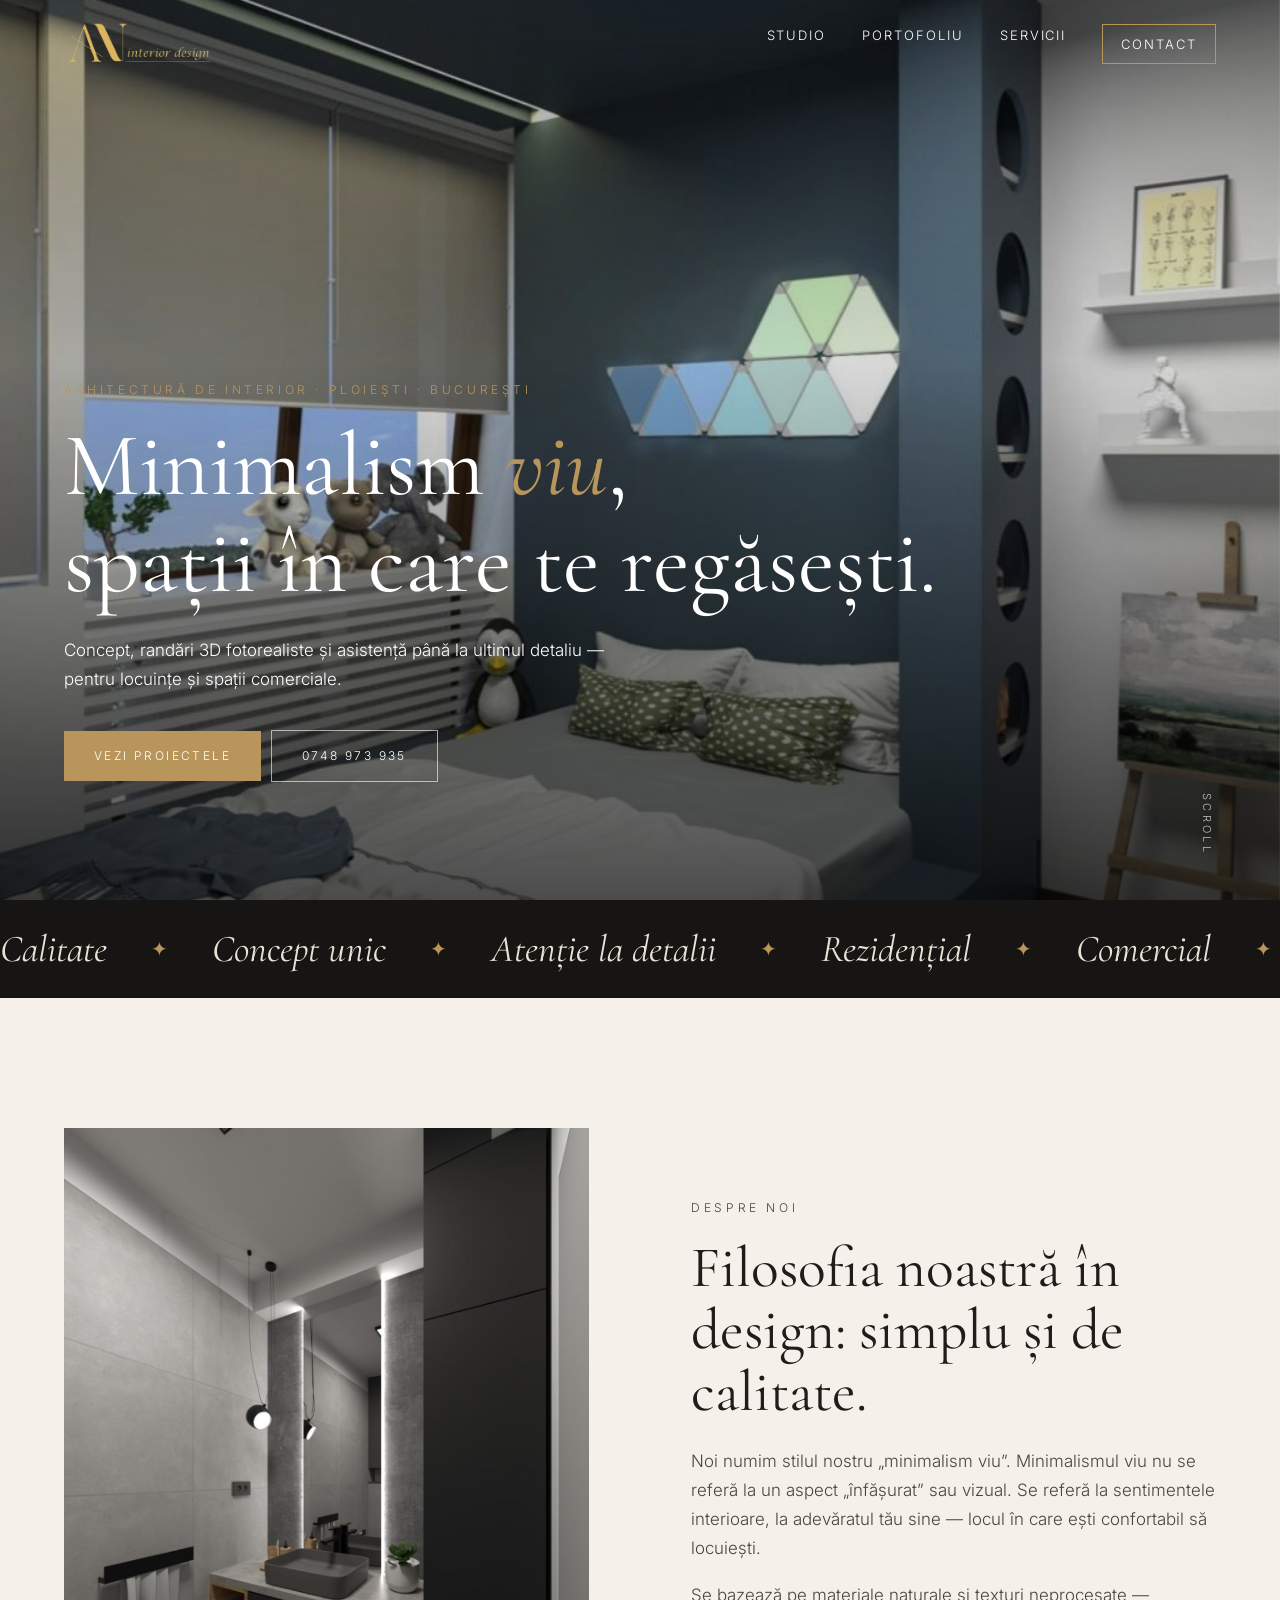
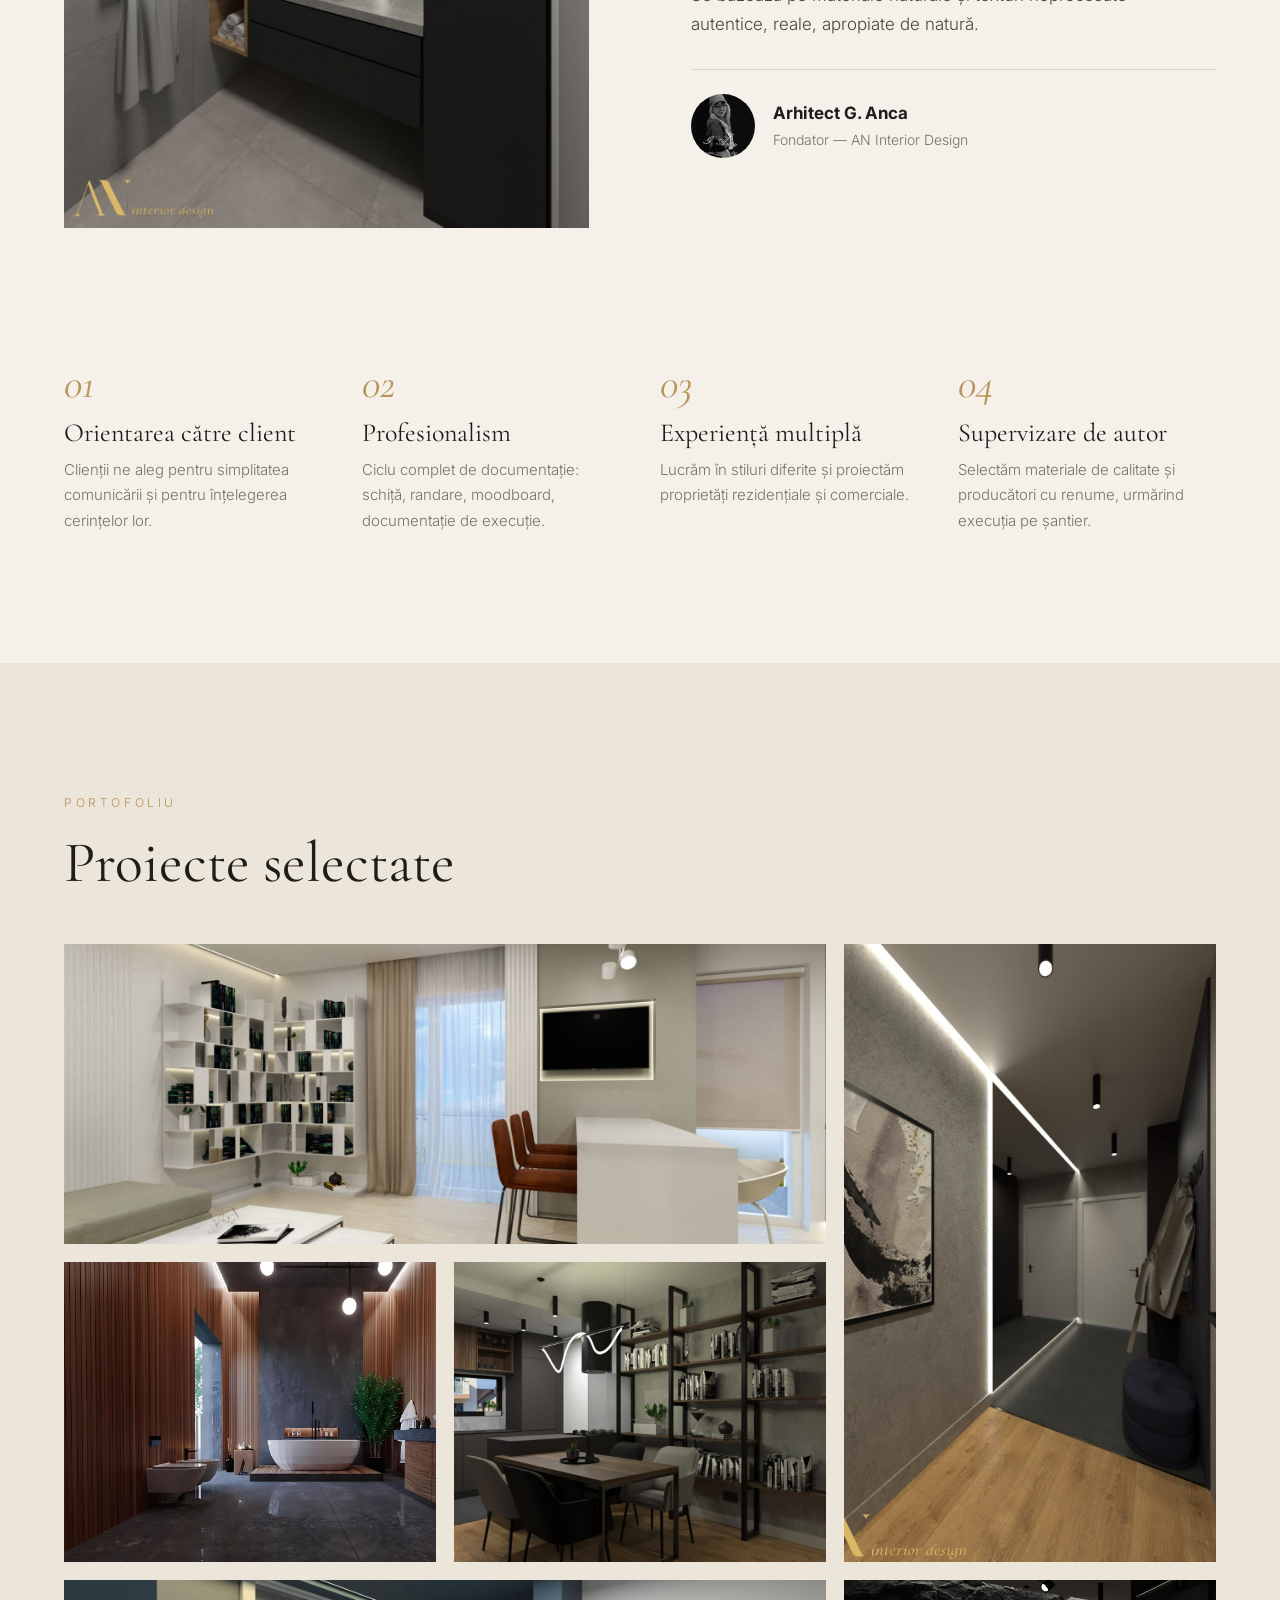
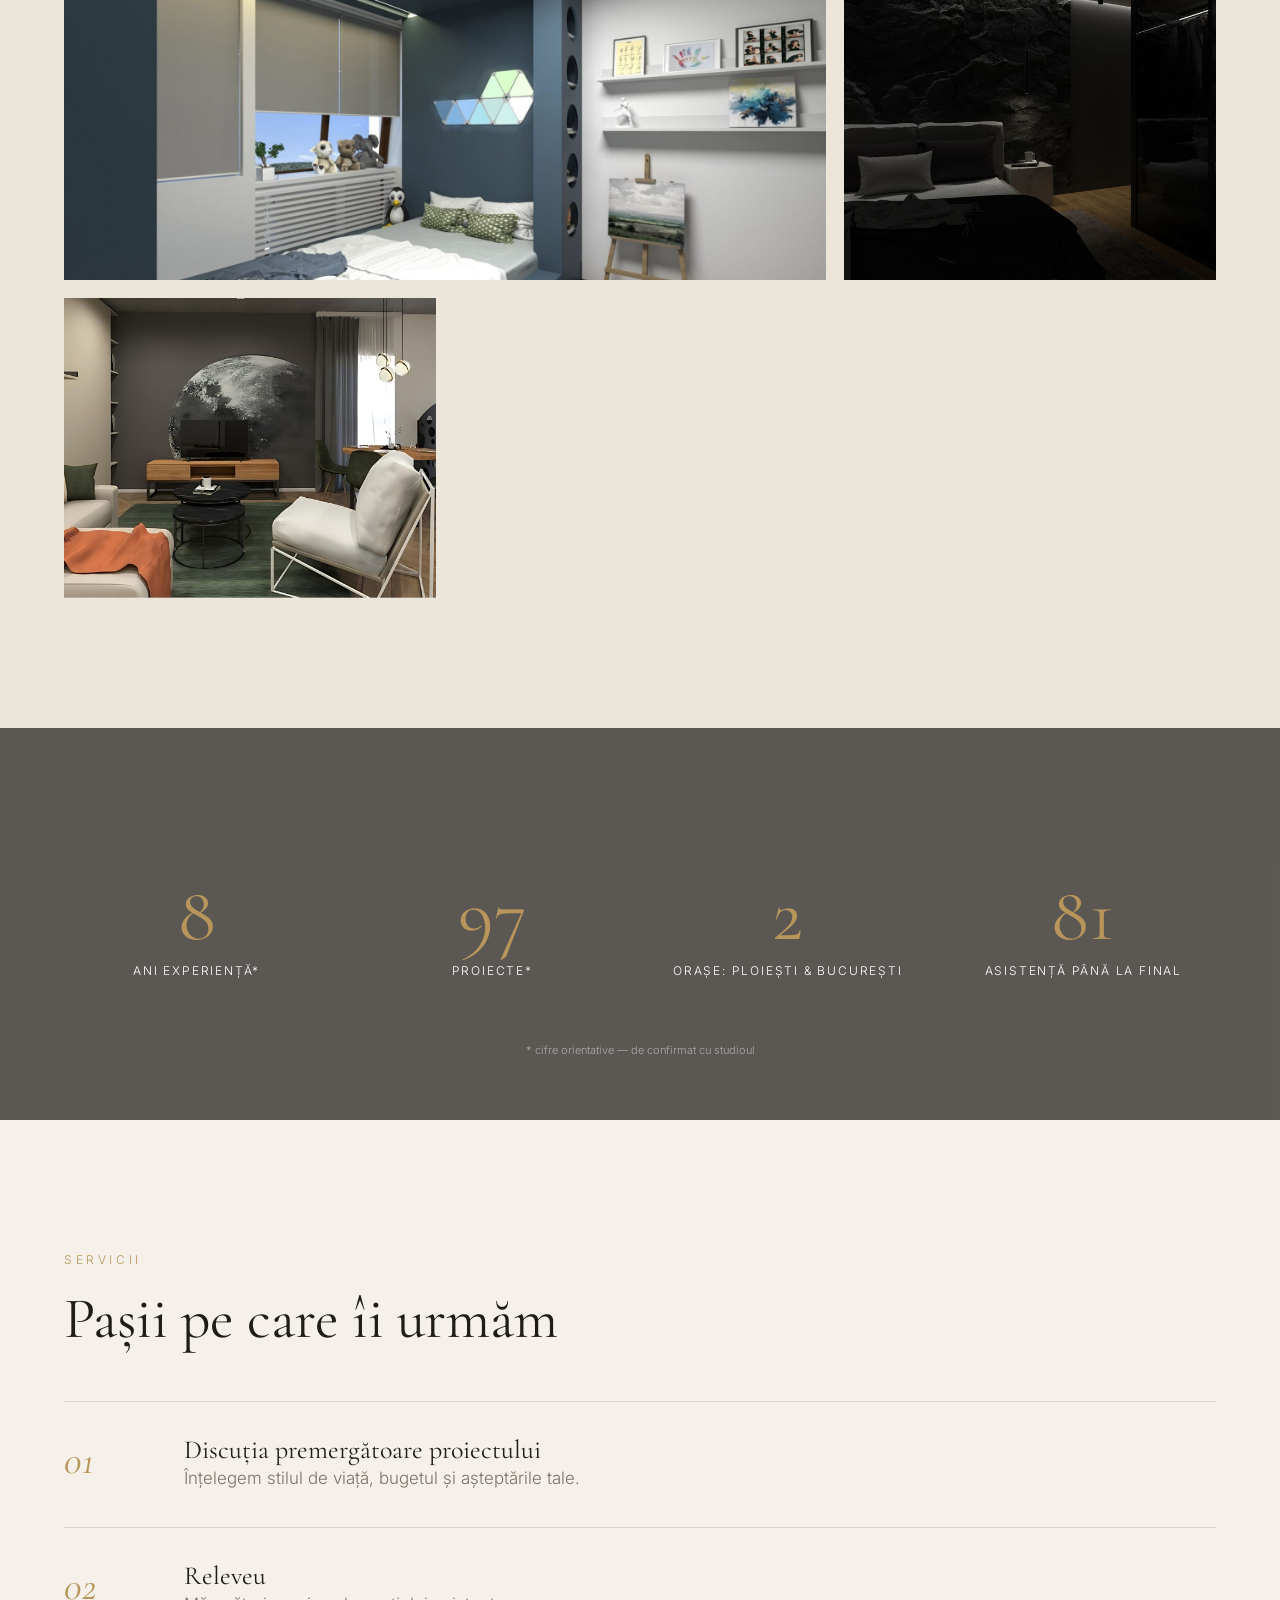
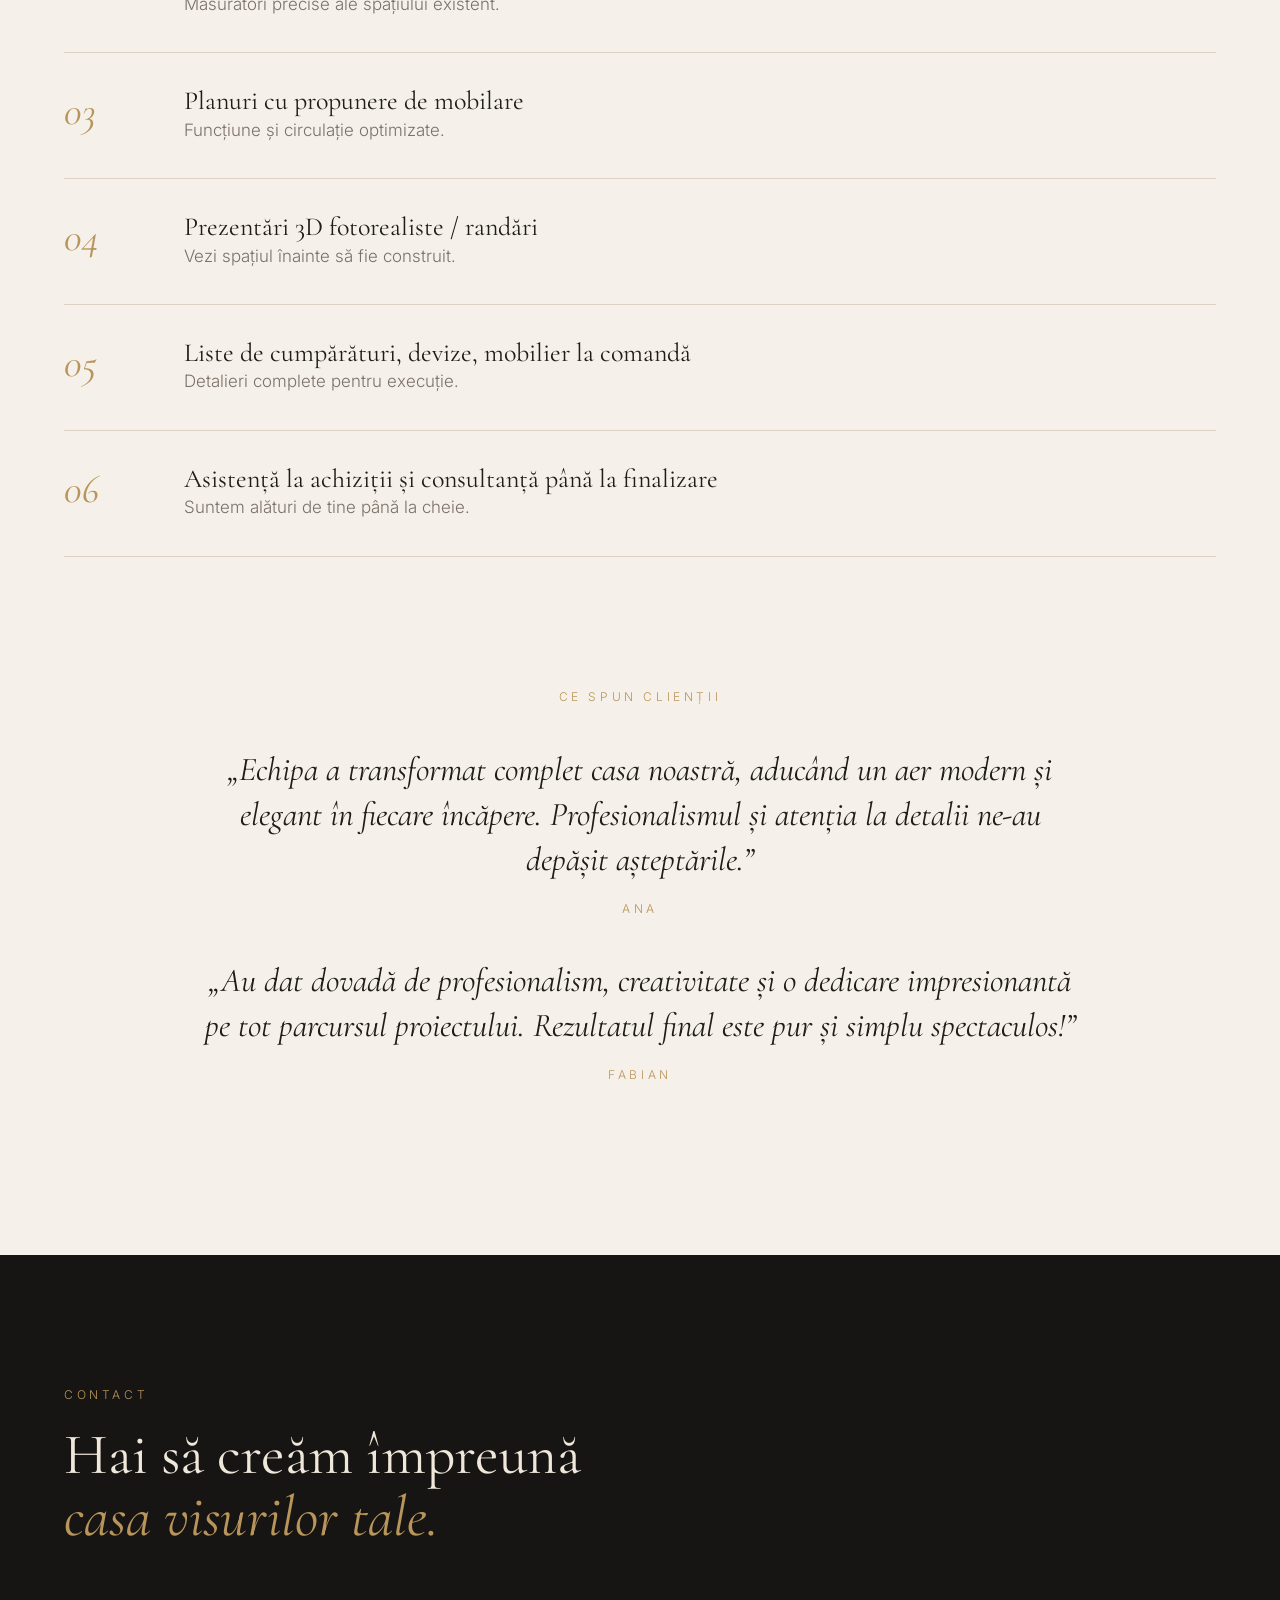
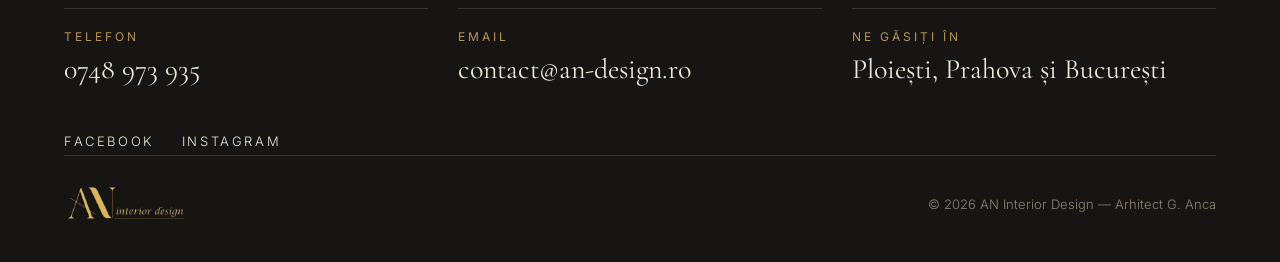
==== index.html @ 87d886ab "Preview" ====
<!doctype html><html lang="ro"><head>
<meta name="robots" content="noindex, nofollow"><meta charset="utf-8"><meta name="viewport" content="width=device-width,initial-scale=1">
<title>AN Interior Design — Arhitect G. Anca · Ploiești & București</title>
<meta name="description" content="Studio de arhitectură de interior în Ploiești, Prahova și București. Minimalism viu: proiecte rezidențiale și comerciale, randări 3D, asistență până la finalizare.">
<link rel="preconnect" href="https://fonts.googleapis.com"><link href="https://fonts.googleapis.com/css2?family=Cormorant+Garamond:ital,wght@0,400;0,500;1,400&family=Inter:wght@300;400;500&display=swap" rel="stylesheet">
<link rel="stylesheet" href="style.css"></head><body class="loading">
<div class="loader"><img src="img/logo.png" alt="AN Interior Design"></div>
<header class="hdr"><a href="#top" class="brand"><img src="img/logo.png" alt="AN Interior Design"></a>
<nav><a href="#despre">Studio</a><a href="#portofoliu">Portofoliu</a><a href="#servicii">Servicii</a><a href="#contact" class="cta">Contact</a></nav><button class="burger" aria-label="Meniu"><span></span><span></span></button></header>
<section class="hero" id="top"><div class="hero-bg" data-parallax style="background-image:url(img/1-Uni_Corbeanca-min-1920x960.jpg)"></div><div class="hero-in">
<p class="eyebrow reveal">Arhitectură de interior · Ploiești · București</p>
<h1 class="reveal">Minimalism <em>viu</em>,<br>spații în care te regăsești.</h1>
<p class="lead reveal">Concept, randări 3D fotorealiste și asistență până la ultimul detaliu — pentru locuințe și spații comerciale.</p>
<div class="reveal"><a href="#portofoliu" class="btn">Vezi proiectele</a><a href="tel:0748973935" class="btn ghost">0748 973 935</a></div></div>
<div class="scroll-hint">Scroll</div></section>
<div class="marquee"><div class="track"><span>Calitate</span><i>✦</i><span>Concept unic</span><i>✦</i><span>Atenție la detalii</span><i>✦</i><span>Rezidențial</span><i>✦</i><span>Comercial</span><i>✦</i><span>Calitate</span><i>✦</i><span>Concept unic</span><i>✦</i><span>Atenție la detalii</span><i>✦</i><span>Rezidențial</span><i>✦</i><span>Comercial</span><i>✦</i></div></div>
<section class="about wrap" id="despre"><div class="about-img reveal zoom"><img src="img/GS_Cam-2-V2-min-1152x1536.jpg" alt="Interior proiectat de AN Interior Design"></div>
<div class="about-tx"><p class="eyebrow reveal">Despre noi</p><h2 class="reveal">Filosofia noastră în design: simplu și de calitate.</h2>
<p class="reveal">Noi numim stilul nostru „minimalism viu”. Minimalismul viu nu se referă la un aspect „înfășurat” sau vizual. Se referă la sentimentele interioare, la adevăratul tău sine — locul în care ești confortabil să locuiești.</p>
<p class="reveal">Se bazează pe materiale naturale și texturi neprocesate — autentice, reale, apropiate de natură.</p>
<div class="founder reveal"><img src="img/poza-1.png" alt="Arhitect G. Anca"><div><strong>Arhitect G. Anca</strong><span>Fondator — AN Interior Design</span></div></div></div></section>
<section class="values wrap"><div class="v reveal"><b>01</b><h3>Orientarea către client</h3><p>Clienții ne aleg pentru simplitatea comunicării și pentru înțelegerea cerințelor lor.</p></div>
<div class="v reveal"><b>02</b><h3>Profesionalism</h3><p>Ciclu complet de documentație: schiță, randare, moodboard, documentație de execuție.</p></div>
<div class="v reveal"><b>03</b><h3>Experiență multiplă</h3><p>Lucrăm în stiluri diferite și proiectăm proprietăți rezidențiale și comerciale.</p></div>
<div class="v reveal"><b>04</b><h3>Supervizare de autor</h3><p>Selectăm materiale de calitate și producători cu renume, urmărind execuția pe șantier.</p></div></section>
<section class="gallery-sec" id="portofoliu"><div class="wrap head"><p class="eyebrow reveal">Portofoliu</p><h2 class="reveal">Proiecte selectate</h2></div>
<div class="gallery wrap">
<a class="g wide reveal" href="img/Ap44_Iancu-Leonard_4-living-min-1920x960.jpg"><img src="img/Ap44_Iancu-Leonard_4-living-min-1920x960.jpg" alt=""><span>Apartament Iancu — Living</span></a>
<a class="g tall reveal" href="img/4_HOL-min-1152x1536.jpg"><img src="img/4_HOL-min-1152x1536.jpg" alt=""><span>Hol — locuință privată</span></a>
<a class="g reveal" href="img/baie.jpg"><img src="img/baie.jpg" alt=""><span>Baie</span></a>
<a class="g reveal" href="img/17_LIVING-min-1920x960.jpg"><img src="img/17_LIVING-min-1920x960.jpg" alt=""><span>Living open-space</span></a>
<a class="g wide reveal" href="img/1-Uni_Corbeanca-min-1920x960.jpg"><img src="img/1-Uni_Corbeanca-min-1920x960.jpg" alt=""><span>Casa Corbeanca</span></a>
<a class="g reveal" href="img/cover-1.jpg"><img src="img/cover-1.jpg" alt=""><span>Dream House</span></a>
<a class="g reveal" href="img/Lucrari-marca.jpg"><img src="img/Lucrari-marca.jpg" alt=""><span>Lucrări de marcă</span></a>
</div></section>
<section class="band" data-parallax-wrap><div class="band-bg" data-parallax style="background-image:url(img/17_LIVING-min-1920x960.jpg)"></div>
<div class="wrap counters"><div><span class="num" data-to="10">0</span><small>ani experiență*</small></div><div><span class="num" data-to="120">0</span><small>proiecte*</small></div><div><span class="num" data-to="2">0</span><small>orașe: Ploiești & București</small></div><div><span class="num" data-to="100" data-suf="%">0</span><small>asistență până la final</small></div></div><p class="note wrap">* cifre orientative — de confirmat cu studioul</p></section>
<section class="services wrap" id="servicii"><div class="head"><p class="eyebrow reveal">Servicii</p><h2 class="reveal">Pașii pe care îi urmăm</h2></div>
<ol class="steps">
<li class="reveal"><b>01</b><div><h3>Discuția premergătoare proiectului</h3><p>Înțelegem stilul de viață, bugetul și așteptările tale.</p></div></li>
<li class="reveal"><b>02</b><div><h3>Releveu</h3><p>Măsurători precise ale spațiului existent.</p></div></li>
<li class="reveal"><b>03</b><div><h3>Planuri cu propunere de mobilare</h3><p>Funcțiune și circulație optimizate.</p></div></li>
<li class="reveal"><b>04</b><div><h3>Prezentări 3D fotorealiste / randări</h3><p>Vezi spațiul înainte să fie construit.</p></div></li>
<li class="reveal"><b>05</b><div><h3>Liste de cumpărături, devize, mobilier la comandă</h3><p>Detalieri complete pentru execuție.</p></div></li>
<li class="reveal"><b>06</b><div><h3>Asistență la achiziții și consultanță până la finalizare</h3><p>Suntem alături de tine până la cheie.</p></div></li></ol></section>
<section class="testi wrap"><p class="eyebrow reveal">Ce spun clienții</p>
<div class="tq reveal"><blockquote>„Echipa a transformat complet casa noastră, aducând un aer modern și elegant în fiecare încăpere. Profesionalismul și atenția la detalii ne-au depășit așteptările.”</blockquote><cite>Ana</cite></div>
<div class="tq reveal"><blockquote>„Au dat dovadă de profesionalism, creativitate și o dedicare impresionantă pe tot parcursul proiectului. Rezultatul final este pur și simplu spectaculos!”</blockquote><cite>Fabian</cite></div></section>
<section class="contact" id="contact"><div class="wrap"><p class="eyebrow reveal">Contact</p><h2 class="reveal">Hai să creăm împreună<br><em>casa visurilor tale.</em></h2>
<div class="cgrid reveal"><a href="tel:0748973935"><small>Telefon</small>0748 973 935</a><a href="mailto:contact@an-design.ro"><small>Email</small>contact@an-design.ro</a><div><small>Ne găsiți în</small>Ploiești, Prahova și București</div></div>
<div class="soc reveal"><a href="#">Facebook</a><a href="#">Instagram</a></div></div>
<footer class="wrap"><img src="img/logo.png" alt="AN Interior Design"><span>© 2026 AN Interior Design — Arhitect G. Anca</span></footer></section>
<div class="lb"><button aria-label="Închide">×</button><button class="pv">‹</button><img alt=""><button class="nx">›</button><p></p></div>
<script src="main.js"></script></body></html>
---- style.css ----
:root{--bg:#f5f1ea;--ink:#1f1c19;--mut:#7a7168;--gold:#b8955a;--dark:#171513;--serif:'Cormorant Garamond',Georgia,serif;--sans:Inter,system-ui,sans-serif}
*{box-sizing:border-box;margin:0;padding:0}html{scroll-behavior:smooth}body{background:var(--bg);color:var(--ink);font:300 17px/1.7 var(--sans)}
img{display:block;max-width:100%}a{color:inherit;text-decoration:none}.wrap{width:min(1240px,90vw);margin:auto}
h1,h2,h3{font-family:var(--serif);font-weight:400;line-height:1.08}h1{font-size:clamp(44px,7vw,104px)}h2{font-size:clamp(34px,4.5vw,64px);margin-bottom:24px}h3{font-size:26px}em{font-style:italic;color:var(--gold)}
.eyebrow{font-size:12px;letter-spacing:.3em;text-transform:uppercase;color:var(--gold);margin-bottom:18px}
.loader{position:fixed;inset:0;background:var(--dark);z-index:99;display:grid;place-items:center;transition:transform 1s cubic-bezier(.8,0,.2,1) .2s}.loader img{width:220px;height:auto;animation:pulse 1.2s ease infinite alternate}
body:not(.loading) .loader{transform:translateY(-100%)}@keyframes pulse{from{opacity:.4}to{opacity:1}}
.hdr{position:fixed;top:0;left:0;right:0;z-index:50;display:flex;align-items:center;justify-content:space-between;padding:22px 5vw;transition:.4s}
.hdr.s{background:rgba(23,21,19,.55);backdrop-filter:blur(14px);-webkit-backdrop-filter:blur(14px);padding:12px 5vw}
.brand img{height:44px;width:auto}nav{display:flex;gap:36px;font-size:13px;letter-spacing:.15em;text-transform:uppercase;color:#fff}nav a{position:relative}nav a:after{content:'';position:absolute;left:0;bottom:-4px;height:1px;width:0;background:var(--gold);transition:.3s}nav a:hover:after{width:100%}
.cta{border:1px solid var(--gold);padding:8px 18px}.burger{display:none;background:none;border:0}.burger span{display:block;width:26px;height:1px;background:#fff;margin:7px 0}
.hero{position:relative;height:100vh;min-height:620px;overflow:hidden;color:#fff;display:flex;align-items:flex-end}
.hero-bg,.band-bg{position:absolute;inset:-12% 0;background-size:cover;background-position:center;will-change:transform}
.hero:after{content:'';position:absolute;inset:0;background:linear-gradient(180deg,rgba(0,0,0,.35),rgba(0,0,0,.15) 40%,rgba(0,0,0,.7))}
.hero-in{position:relative;z-index:2;padding:0 5vw 12vh;max-width:1100px}.lead{max-width:560px;margin:24px 0 36px;opacity:.9}
.btn{display:inline-block;background:var(--gold);color:#fff;padding:15px 30px;font-size:12px;letter-spacing:.2em;text-transform:uppercase;margin:0 10px 10px 0;transition:.3s}.btn:hover{background:#fff;color:var(--ink)}.btn.ghost{background:none;border:1px solid rgba(255,255,255,.6)}
.scroll-hint{position:absolute;right:5vw;bottom:5vh;z-index:2;font-size:11px;letter-spacing:.3em;text-transform:uppercase;writing-mode:vertical-rl;opacity:.7}
.marquee{background:var(--dark);color:#e9e1d4;overflow:hidden;padding:26px 0}.track{display:flex;gap:44px;width:max-content;animation:mq 30s linear infinite;font:italic 38px var(--serif)}.track i{color:var(--gold);font-style:normal;font-size:20px;align-self:center}@keyframes mq{to{transform:translateX(-50%)}}
section{padding:130px 0}.hero,.band{padding:0}
.about{display:grid;grid-template-columns:1fr 1fr;gap:8vw;align-items:center}.about-tx p{color:#4b443d;margin-bottom:18px}
.zoom{overflow:hidden}.zoom img,.g img{transition:transform 1.2s cubic-bezier(.2,.7,.2,1)}.zoom:hover img,.g:hover img{transform:scale(1.07)}
.founder{display:flex;gap:18px;align-items:center;margin-top:30px;border-top:1px solid #ddd3c5;padding-top:24px}.founder img{width:64px;height:64px;object-fit:cover;object-position:50% 15%;border-radius:50%}.founder span{display:block;color:var(--mut);font-size:14px}
.values{display:grid;grid-template-columns:repeat(4,1fr);gap:40px;padding-top:0}.v b{font:italic 42px var(--serif);color:var(--gold)}.v h3{margin:10px 0}.v p{color:var(--mut);font-size:15px}
.gallery-sec{background:#ece5da}.head{margin-bottom:50px}
.gallery{display:grid;grid-template-columns:repeat(3,1fr);grid-auto-rows:300px;gap:18px}.g{position:relative;overflow:hidden;cursor:zoom-in}.g img{width:100%;height:100%;object-fit:cover}
.g.wide{grid-column:span 2}.g.tall{grid-row:span 2}.g span{position:absolute;left:0;right:0;bottom:0;padding:22px;color:#fff;font:22px var(--serif);background:linear-gradient(transparent,rgba(0,0,0,.6));transform:translateY(100%);transition:.5s}.g:hover span{transform:none}
.band{position:relative;overflow:hidden;color:#fff;padding:140px 0 60px}.band:before{content:'';position:absolute;inset:0;background:rgba(20,17,14,.68);z-index:1}
.counters,.note{position:relative;z-index:2}.counters{display:grid;grid-template-columns:repeat(4,1fr);gap:30px;text-align:center}.num{font:400 clamp(54px,6vw,90px) var(--serif);color:var(--gold)}.counters small{display:block;letter-spacing:.15em;text-transform:uppercase;font-size:12px}.note{font-size:11px;opacity:.5;margin-top:60px;text-align:center}
.steps{list-style:none;border-top:1px solid #ddd3c5}.steps li{display:grid;grid-template-columns:120px 1fr;padding:34px 0;border-bottom:1px solid #ddd3c5;transition:.4s}.steps li:hover{padding-left:20px;background:#efe8dd}.steps b{font:italic 40px var(--serif);color:var(--gold)}.steps p{color:var(--mut)}
.testi{padding-top:0;text-align:center}.tq{max-width:880px;margin:40px auto}.tq blockquote{font:italic clamp(24px,2.6vw,36px)/1.35 var(--serif)}.tq cite{display:block;margin-top:16px;font-style:normal;letter-spacing:.3em;text-transform:uppercase;font-size:12px;color:var(--gold)}
.contact{background:var(--dark);color:#efe7da;padding-bottom:40px}.cgrid{display:grid;grid-template-columns:repeat(3,1fr);gap:30px;margin:60px 0 40px;font:28px var(--serif)}.cgrid>*{border-top:1px solid #3a342e;padding-top:20px}.cgrid small{display:block;font:12px var(--sans);letter-spacing:.25em;text-transform:uppercase;color:var(--gold);margin-bottom:8px}.cgrid a:hover{color:var(--gold)}
.soc a{margin-right:28px;font-size:13px;letter-spacing:.2em;text-transform:uppercase}footer{display:flex;justify-content:space-between;align-items:center;margin-top:100px;padding-top:30px;border-top:1px solid #3a342e;font-size:13px;color:#8d847a}footer img{height:36px;width:auto}
.reveal{opacity:0;transform:translateY(40px);transition:opacity 1s ease,transform 1s cubic-bezier(.2,.7,.2,1)}.reveal.in{opacity:1;transform:none}
.lb{position:fixed;inset:0;background:rgba(15,13,11,.95);z-index:100;display:none;align-items:center;justify-content:center;flex-direction:column}.lb.on{display:flex}.lb img{max-width:88vw;max-height:80vh;object-fit:contain}.lb p{color:#ddd;font:22px var(--serif);margin-top:16px}.lb button{position:absolute;background:none;border:0;color:#fff;font-size:44px;cursor:pointer;padding:20px}.lb button:first-child{top:10px;right:20px}.pv{left:10px}.nx{right:10px}
@media(max-width:900px){nav{position:fixed;inset:0;background:var(--dark);flex-direction:column;justify-content:center;align-items:center;font-size:18px;transform:translateX(100%);transition:.5s}nav.open{transform:none}.burger{display:block;z-index:60}
.about,.values,.counters,.cgrid{grid-template-columns:1fr}.values{gap:30px}.counters{grid-template-columns:1fr 1fr}.gallery{grid-template-columns:1fr 1fr;grid-auto-rows:200px}.g.wide{grid-column:span 2}section{padding:90px 0}.steps li{grid-template-columns:70px 1fr}.cgrid{font-size:22px}footer{flex-direction:column;gap:14px}.brand img{height:34px}}
@media(prefers-reduced-motion:reduce){*{animation:none!important;transition:none!important}.reveal{opacity:1;transform:none}}
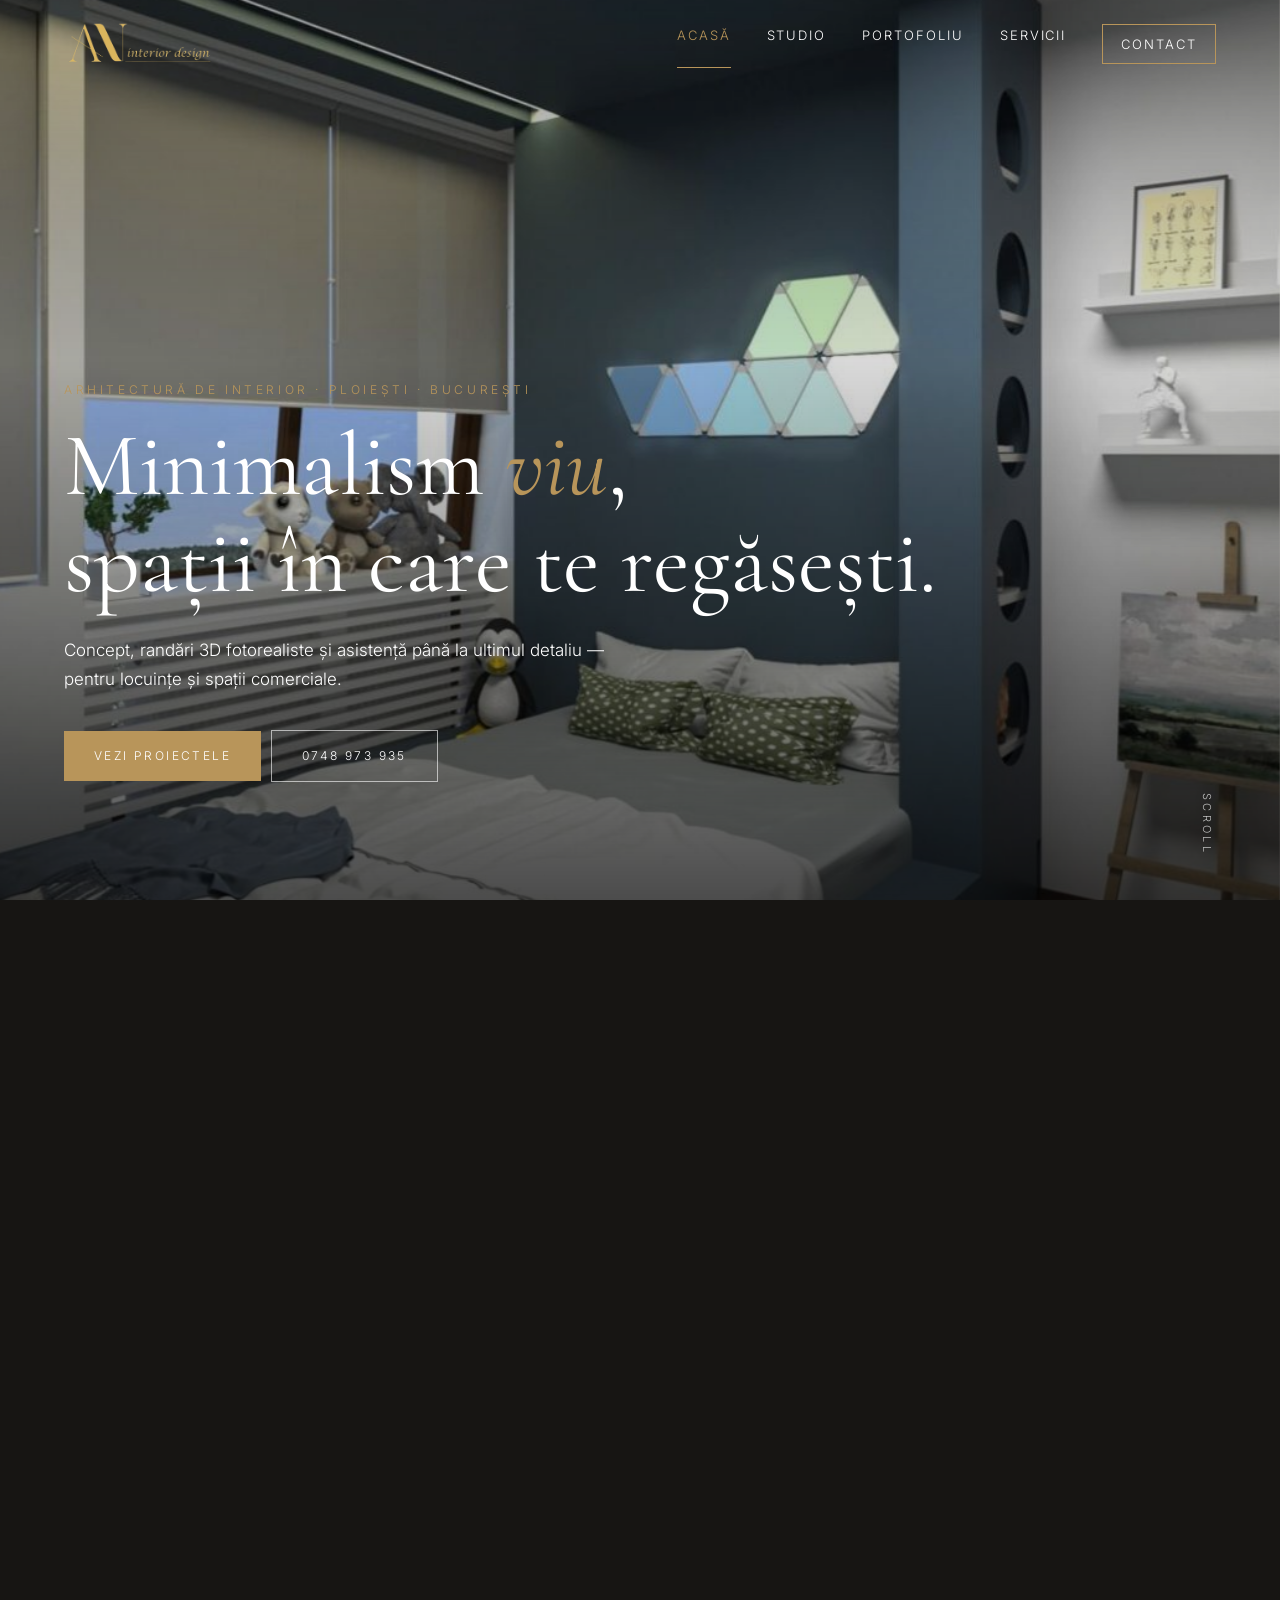
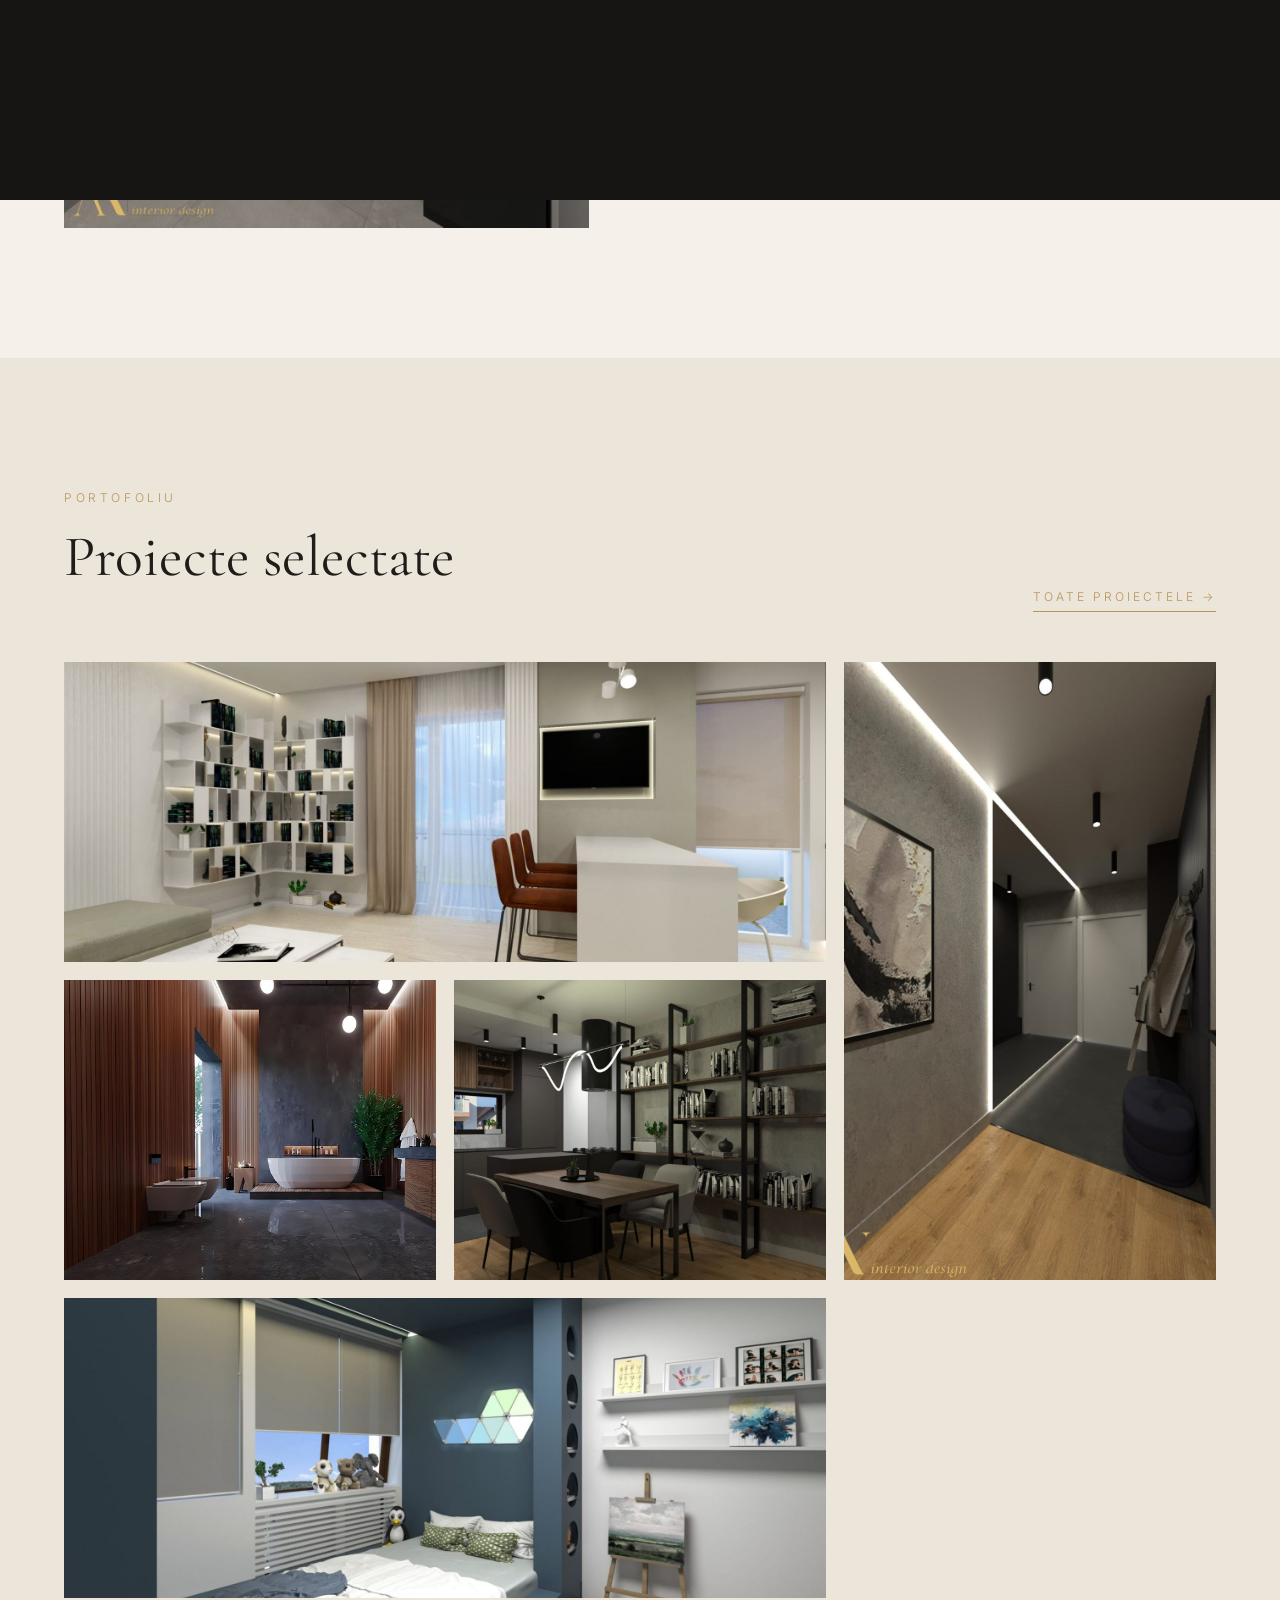
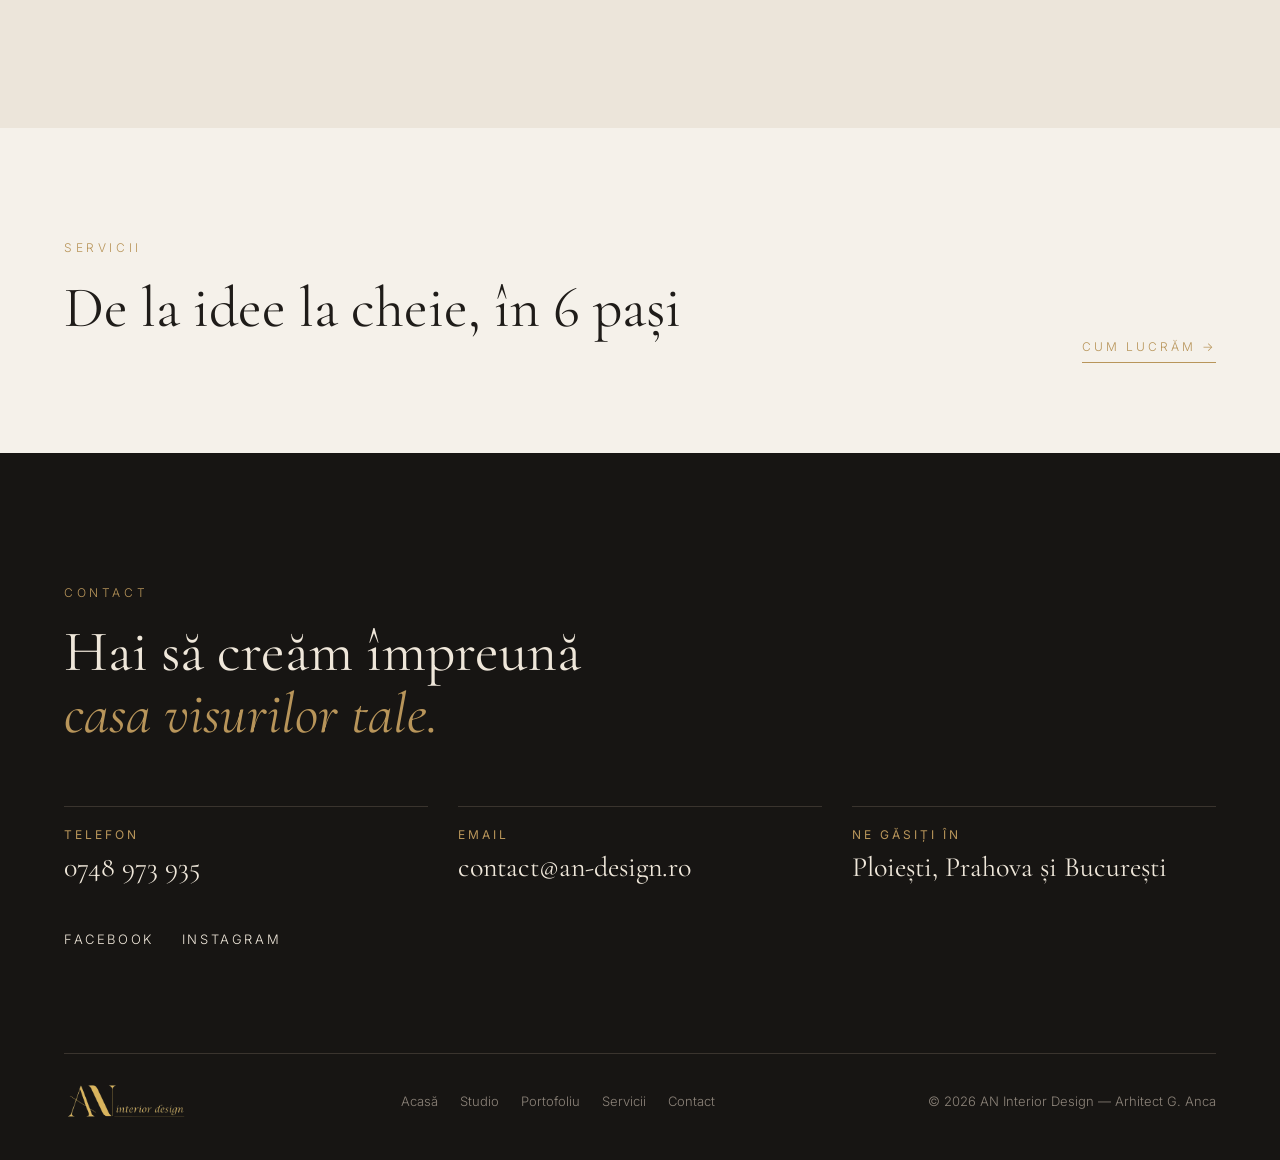
==== commit b2c5f599: "Multi-page: Acasă, Despre, Portofoliu, Servicii, Contact + page transitions" ====
--- a/index.html
+++ b/index.html
@@ -1,54 +1,29 @@
-<!doctype html><html lang="ro"><head>
-<meta name="robots" content="noindex, nofollow"><meta charset="utf-8"><meta name="viewport" content="width=device-width,initial-scale=1">
-<title>AN Interior Design — Arhitect G. Anca · Ploiești & București</title>
-<meta name="description" content="Studio de arhitectură de interior în Ploiești, Prahova și București. Minimalism viu: proiecte rezidențiale și comerciale, randări 3D, asistență până la finalizare.">
+<!doctype html><html lang="ro"><head><meta charset="utf-8"><meta name="viewport" content="width=device-width,initial-scale=1">
+<meta name="robots" content="noindex, nofollow">
+<title>Arhitectură de interior în Ploiești & București — AN Interior Design · Arhitect G. Anca</title>
+<meta name="description" content="Studio de arhitectură de interior în Ploiești, Prahova și București. Minimalism viu: proiecte rezidențiale și comerciale.">
 <link rel="preconnect" href="https://fonts.googleapis.com"><link href="https://fonts.googleapis.com/css2?family=Cormorant+Garamond:ital,wght@0,400;0,500;1,400&family=Inter:wght@300;400;500&display=swap" rel="stylesheet">
 <link rel="stylesheet" href="style.css"></head><body class="loading">
-<div class="loader"><img src="img/logo.png" alt="AN Interior Design"></div>
-<header class="hdr"><a href="#top" class="brand"><img src="img/logo.png" alt="AN Interior Design"></a>
-<nav><a href="#despre">Studio</a><a href="#portofoliu">Portofoliu</a><a href="#servicii">Servicii</a><a href="#contact" class="cta">Contact</a></nav><button class="burger" aria-label="Meniu"><span></span><span></span></button></header>
-<section class="hero" id="top"><div class="hero-bg" data-parallax style="background-image:url(img/1-Uni_Corbeanca-min-1920x960.jpg)"></div><div class="hero-in">
+<div class="loader"><img src="img/logo.png" alt="AN Interior Design"></div><div class="pt"></div>
+<header class="hdr"><a href="index.html" class="brand"><img src="img/logo.png" alt="AN Interior Design"></a>
+<nav><a href="index.html" class="active" aria-current="page">Acasă</a><a href="despre.html">Studio</a><a href="portofoliu.html">Portofoliu</a><a href="servicii.html">Servicii</a><a href="contact.html" class="cta">Contact</a></nav><button class="burger" aria-label="Meniu"><span></span><span></span></button></header><main>
+<section class="hero"><div class="hero-bg" data-parallax style="background-image:url(img/1-Uni_Corbeanca-min-1920x960.jpg)"></div><div class="hero-in">
 <p class="eyebrow reveal">Arhitectură de interior · Ploiești · București</p>
 <h1 class="reveal">Minimalism <em>viu</em>,<br>spații în care te regăsești.</h1>
 <p class="lead reveal">Concept, randări 3D fotorealiste și asistență până la ultimul detaliu — pentru locuințe și spații comerciale.</p>
-<div class="reveal"><a href="#portofoliu" class="btn">Vezi proiectele</a><a href="tel:0748973935" class="btn ghost">0748 973 935</a></div></div>
+<div class="reveal"><a href="portofoliu.html" class="btn">Vezi proiectele</a><a href="tel:0748973935" class="btn ghost">0748 973 935</a></div></div>
 <div class="scroll-hint">Scroll</div></section>
 <div class="marquee"><div class="track"><span>Calitate</span><i>✦</i><span>Concept unic</span><i>✦</i><span>Atenție la detalii</span><i>✦</i><span>Rezidențial</span><i>✦</i><span>Comercial</span><i>✦</i><span>Calitate</span><i>✦</i><span>Concept unic</span><i>✦</i><span>Atenție la detalii</span><i>✦</i><span>Rezidențial</span><i>✦</i><span>Comercial</span><i>✦</i></div></div>
-<section class="about wrap" id="despre"><div class="about-img reveal zoom"><img src="img/GS_Cam-2-V2-min-1152x1536.jpg" alt="Interior proiectat de AN Interior Design"></div>
-<div class="about-tx"><p class="eyebrow reveal">Despre noi</p><h2 class="reveal">Filosofia noastră în design: simplu și de calitate.</h2>
-<p class="reveal">Noi numim stilul nostru „minimalism viu”. Minimalismul viu nu se referă la un aspect „înfășurat” sau vizual. Se referă la sentimentele interioare, la adevăratul tău sine — locul în care ești confortabil să locuiești.</p>
-<p class="reveal">Se bazează pe materiale naturale și texturi neprocesate — autentice, reale, apropiate de natură.</p>
-<div class="founder reveal"><img src="img/poza-1.png" alt="Arhitect G. Anca"><div><strong>Arhitect G. Anca</strong><span>Fondator — AN Interior Design</span></div></div></div></section>
-<section class="values wrap"><div class="v reveal"><b>01</b><h3>Orientarea către client</h3><p>Clienții ne aleg pentru simplitatea comunicării și pentru înțelegerea cerințelor lor.</p></div>
-<div class="v reveal"><b>02</b><h3>Profesionalism</h3><p>Ciclu complet de documentație: schiță, randare, moodboard, documentație de execuție.</p></div>
-<div class="v reveal"><b>03</b><h3>Experiență multiplă</h3><p>Lucrăm în stiluri diferite și proiectăm proprietăți rezidențiale și comerciale.</p></div>
-<div class="v reveal"><b>04</b><h3>Supervizare de autor</h3><p>Selectăm materiale de calitate și producători cu renume, urmărind execuția pe șantier.</p></div></section>
-<section class="gallery-sec" id="portofoliu"><div class="wrap head"><p class="eyebrow reveal">Portofoliu</p><h2 class="reveal">Proiecte selectate</h2></div>
-<div class="gallery wrap">
-<a class="g wide reveal" href="img/Ap44_Iancu-Leonard_4-living-min-1920x960.jpg"><img src="img/Ap44_Iancu-Leonard_4-living-min-1920x960.jpg" alt=""><span>Apartament Iancu — Living</span></a>
-<a class="g tall reveal" href="img/4_HOL-min-1152x1536.jpg"><img src="img/4_HOL-min-1152x1536.jpg" alt=""><span>Hol — locuință privată</span></a>
-<a class="g reveal" href="img/baie.jpg"><img src="img/baie.jpg" alt=""><span>Baie</span></a>
-<a class="g reveal" href="img/17_LIVING-min-1920x960.jpg"><img src="img/17_LIVING-min-1920x960.jpg" alt=""><span>Living open-space</span></a>
-<a class="g wide reveal" href="img/1-Uni_Corbeanca-min-1920x960.jpg"><img src="img/1-Uni_Corbeanca-min-1920x960.jpg" alt=""><span>Casa Corbeanca</span></a>
-<a class="g reveal" href="img/cover-1.jpg"><img src="img/cover-1.jpg" alt=""><span>Dream House</span></a>
-<a class="g reveal" href="img/Lucrari-marca.jpg"><img src="img/Lucrari-marca.jpg" alt=""><span>Lucrări de marcă</span></a>
-</div></section>
-<section class="band" data-parallax-wrap><div class="band-bg" data-parallax style="background-image:url(img/17_LIVING-min-1920x960.jpg)"></div>
-<div class="wrap counters"><div><span class="num" data-to="10">0</span><small>ani experiență*</small></div><div><span class="num" data-to="120">0</span><small>proiecte*</small></div><div><span class="num" data-to="2">0</span><small>orașe: Ploiești & București</small></div><div><span class="num" data-to="100" data-suf="%">0</span><small>asistență până la final</small></div></div><p class="note wrap">* cifre orientative — de confirmat cu studioul</p></section>
-<section class="services wrap" id="servicii"><div class="head"><p class="eyebrow reveal">Servicii</p><h2 class="reveal">Pașii pe care îi urmăm</h2></div>
-<ol class="steps">
-<li class="reveal"><b>01</b><div><h3>Discuția premergătoare proiectului</h3><p>Înțelegem stilul de viață, bugetul și așteptările tale.</p></div></li>
-<li class="reveal"><b>02</b><div><h3>Releveu</h3><p>Măsurători precise ale spațiului existent.</p></div></li>
-<li class="reveal"><b>03</b><div><h3>Planuri cu propunere de mobilare</h3><p>Funcțiune și circulație optimizate.</p></div></li>
-<li class="reveal"><b>04</b><div><h3>Prezentări 3D fotorealiste / randări</h3><p>Vezi spațiul înainte să fie construit.</p></div></li>
-<li class="reveal"><b>05</b><div><h3>Liste de cumpărături, devize, mobilier la comandă</h3><p>Detalieri complete pentru execuție.</p></div></li>
-<li class="reveal"><b>06</b><div><h3>Asistență la achiziții și consultanță până la finalizare</h3><p>Suntem alături de tine până la cheie.</p></div></li></ol></section>
-<section class="testi wrap"><p class="eyebrow reveal">Ce spun clienții</p>
-<div class="tq reveal"><blockquote>„Echipa a transformat complet casa noastră, aducând un aer modern și elegant în fiecare încăpere. Profesionalismul și atenția la detalii ne-au depășit așteptările.”</blockquote><cite>Ana</cite></div>
-<div class="tq reveal"><blockquote>„Au dat dovadă de profesionalism, creativitate și o dedicare impresionantă pe tot parcursul proiectului. Rezultatul final este pur și simplu spectaculos!”</blockquote><cite>Fabian</cite></div></section>
-<section class="contact" id="contact"><div class="wrap"><p class="eyebrow reveal">Contact</p><h2 class="reveal">Hai să creăm împreună<br><em>casa visurilor tale.</em></h2>
+<section class="about wrap"><div class="about-img reveal zoom"><img src="img/GS_Cam-2-V2-min-1152x1536.jpg" alt="Interior proiectat de AN Interior Design"></div>
+<div class="about-tx"><p class="eyebrow reveal">Studio</p><h2 class="reveal">Simplu, cald și de calitate.</h2>
+<p class="reveal">Proiectăm interioare care se simt ca acasă: materiale naturale, lumină bine gândită și detalii care rezistă în timp. De la prima schiță până la cheie.</p>
+<a href="despre.html" class="link reveal">Despre studio →</a></div></section>
+<section class="gallery-sec"><div class="wrap head split"><div><p class="eyebrow reveal">Portofoliu</p><h2 class="reveal">Proiecte selectate</h2></div><a href="portofoliu.html" class="link reveal">Toate proiectele →</a></div>
+<div class="gallery wrap"><a class="g wide reveal" data-cat="rez" href="img/Ap44_Iancu-Leonard_4-living-min-1920x960.jpg"><img src="img/Ap44_Iancu-Leonard_4-living-min-1920x960.jpg" alt="Apartament Iancu — Living" loading="lazy"><span>Apartament Iancu — Living</span></a><a class="g tall reveal" data-cat="rez" href="img/4_HOL-min-1152x1536.jpg"><img src="img/4_HOL-min-1152x1536.jpg" alt="Hol — locuință privată" loading="lazy"><span>Hol — locuință privată</span></a><a class="g  reveal" data-cat="rez" href="img/baie.jpg"><img src="img/baie.jpg" alt="Baie" loading="lazy"><span>Baie</span></a><a class="g  reveal" data-cat="rez" href="img/17_LIVING-min-1920x960.jpg"><img src="img/17_LIVING-min-1920x960.jpg" alt="Living open-space" loading="lazy"><span>Living open-space</span></a><a class="g wide reveal" data-cat="case" href="img/1-Uni_Corbeanca-min-1920x960.jpg"><img src="img/1-Uni_Corbeanca-min-1920x960.jpg" alt="Casa Corbeanca" loading="lazy"><span>Casa Corbeanca</span></a></div></section>
+<section class="services wrap teaser"><div class="head split"><div><p class="eyebrow reveal">Servicii</p><h2 class="reveal">De la idee la cheie, în 6 pași</h2></div><a href="servicii.html" class="link reveal">Cum lucrăm →</a></div></section>
+</main><section class="contact cta-band"><div class="wrap"><p class="eyebrow reveal">Contact</p><h2 class="reveal">Hai să creăm împreună<br><em>casa visurilor tale.</em></h2>
 <div class="cgrid reveal"><a href="tel:0748973935"><small>Telefon</small>0748 973 935</a><a href="mailto:contact@an-design.ro"><small>Email</small>contact@an-design.ro</a><div><small>Ne găsiți în</small>Ploiești, Prahova și București</div></div>
-<div class="soc reveal"><a href="#">Facebook</a><a href="#">Instagram</a></div></div>
-<footer class="wrap"><img src="img/logo.png" alt="AN Interior Design"><span>© 2026 AN Interior Design — Arhitect G. Anca</span></footer></section>
+<div class="soc reveal"><a href="#" title="link de confirmat">Facebook</a><a href="#" title="link de confirmat">Instagram</a></div>
+<footer><img src="img/logo.png" alt="AN Interior Design"><div class="fnav"><a href="index.html">Acasă</a><a href="despre.html">Studio</a><a href="portofoliu.html">Portofoliu</a><a href="servicii.html">Servicii</a><a href="contact.html">Contact</a></div><span>© 2026 AN Interior Design — Arhitect G. Anca</span></footer></div></section>
 <div class="lb"><button aria-label="Închide">×</button><button class="pv">‹</button><img alt=""><button class="nx">›</button><p></p></div>
-<script src="main.js"></script></body></html>
+<script src="main.js"></script></body></html>
--- a/style.css
+++ b/style.css
@@ -35,3 +35,22 @@
 @media(max-width:900px){nav{position:fixed;inset:0;background:var(--dark);flex-direction:column;justify-content:center;align-items:center;font-size:18px;transform:translateX(100%);transition:.5s}nav.open{transform:none}.burger{display:block;z-index:60}
 .about,.values,.counters,.cgrid{grid-template-columns:1fr}.values{gap:30px}.counters{grid-template-columns:1fr 1fr}.gallery{grid-template-columns:1fr 1fr;grid-auto-rows:200px}.g.wide{grid-column:span 2}section{padding:90px 0}.steps li{grid-template-columns:70px 1fr}.cgrid{font-size:22px}footer{flex-direction:column;gap:14px}.brand img{height:34px}}
 @media(prefers-reduced-motion:reduce){*{animation:none!important;transition:none!important}.reveal{opacity:1;transform:none}}
+/* multi-page */
+.pt{position:fixed;inset:0;background:var(--dark);z-index:98;pointer-events:none;transform:translateY(100%);transition:transform .6s cubic-bezier(.8,0,.2,1)}
+body.leaving .pt{transform:none}body.leaving main{opacity:0;transform:translateY(-20px);transition:.5s}
+main{animation:pin .9s cubic-bezier(.2,.7,.2,1) both .3s}@keyframes pin{from{opacity:0;transform:translateY(24px)}}
+nav a.active:after{width:100%}nav a.active{color:var(--gold)}nav a.cta.active{background:var(--gold);color:#fff}
+.hero.inner{height:62vh;min-height:440px}.hero.inner .hero-in{padding-bottom:9vh}
+.link{display:inline-block;font-size:12px;letter-spacing:.25em;text-transform:uppercase;color:var(--gold);border-bottom:1px solid var(--gold);padding-bottom:4px;margin-top:10px}
+.split{display:flex;justify-content:space-between;align-items:flex-end;gap:30px;flex-wrap:wrap}.teaser{padding:110px 0 40px}
+.philo{background:#ece5da;text-align:center}.narrow{max-width:820px}.philo p{color:#4b443d;font-size:19px;margin-bottom:16px}
+.note-dark{font-size:13px;color:var(--mut)!important;font-style:italic}.about-img .portrait{width:100%;height:auto}
+.filters{display:flex;gap:10px;flex-wrap:wrap;margin-bottom:40px}.filters button{background:none;border:1px solid #cbbfae;padding:10px 22px;font:12px var(--sans);letter-spacing:.2em;text-transform:uppercase;cursor:pointer;transition:.3s}.filters button.on,.filters button:hover{background:var(--ink);color:#fff;border-color:var(--ink)}
+.g.hide{display:none}.steps.detail p.sub{color:var(--ink);font-weight:400;margin:6px 0}
+.svc-sec{background:#ece5da}.svc{display:grid;grid-template-columns:repeat(3,1fr);gap:1px;background:#d8cdbd;margin-bottom:30px}.svc>div{background:#ece5da;padding:40px 34px;transition:.4s}.svc>div:hover{background:var(--bg)}.svc h3{margin-bottom:10px}.svc p{color:var(--mut);font-size:15px}
+.cpage{display:grid;grid-template-columns:1fr 1.2fr;gap:8vw}.clist>*{display:block;border-top:1px solid #ddd3c5;padding:20px 0;font:26px var(--serif)}.clist small{display:block;font:12px var(--sans);letter-spacing:.25em;text-transform:uppercase;color:var(--gold);margin-bottom:6px}.tbc{font-size:14px;color:var(--mut)}
+.cform{display:grid;grid-template-columns:1fr 1fr;gap:20px;align-content:start}.cform .eyebrow,.cform .full,.cform .btn,.fnote{grid-column:1/-1}.cform label{font-size:12px;letter-spacing:.2em;text-transform:uppercase;color:var(--mut)}
+.cform input,.cform select,.cform textarea{display:block;width:100%;margin-top:8px;border:0;border-bottom:1px solid #cbbfae;background:transparent;padding:10px 0;font:300 17px var(--sans);color:var(--ink);outline:0;transition:.3s}.cform input:focus,.cform textarea:focus{border-color:var(--gold)}.cform .btn{justify-self:start;border:0;cursor:pointer}.fnote{font-size:13px;color:var(--mut)}
+.map{height:440px;filter:grayscale(1) contrast(.9)}.map iframe{width:100%;height:100%;border:0}
+.fnav{display:flex;gap:22px;flex-wrap:wrap}.fnav a:hover{color:var(--gold)}
+@media(max-width:900px){.svc,.cpage,.cform{grid-template-columns:1fr}.hero.inner{height:52vh;min-height:360px}.teaser{padding:70px 0 20px}.fnav{justify-content:center}}
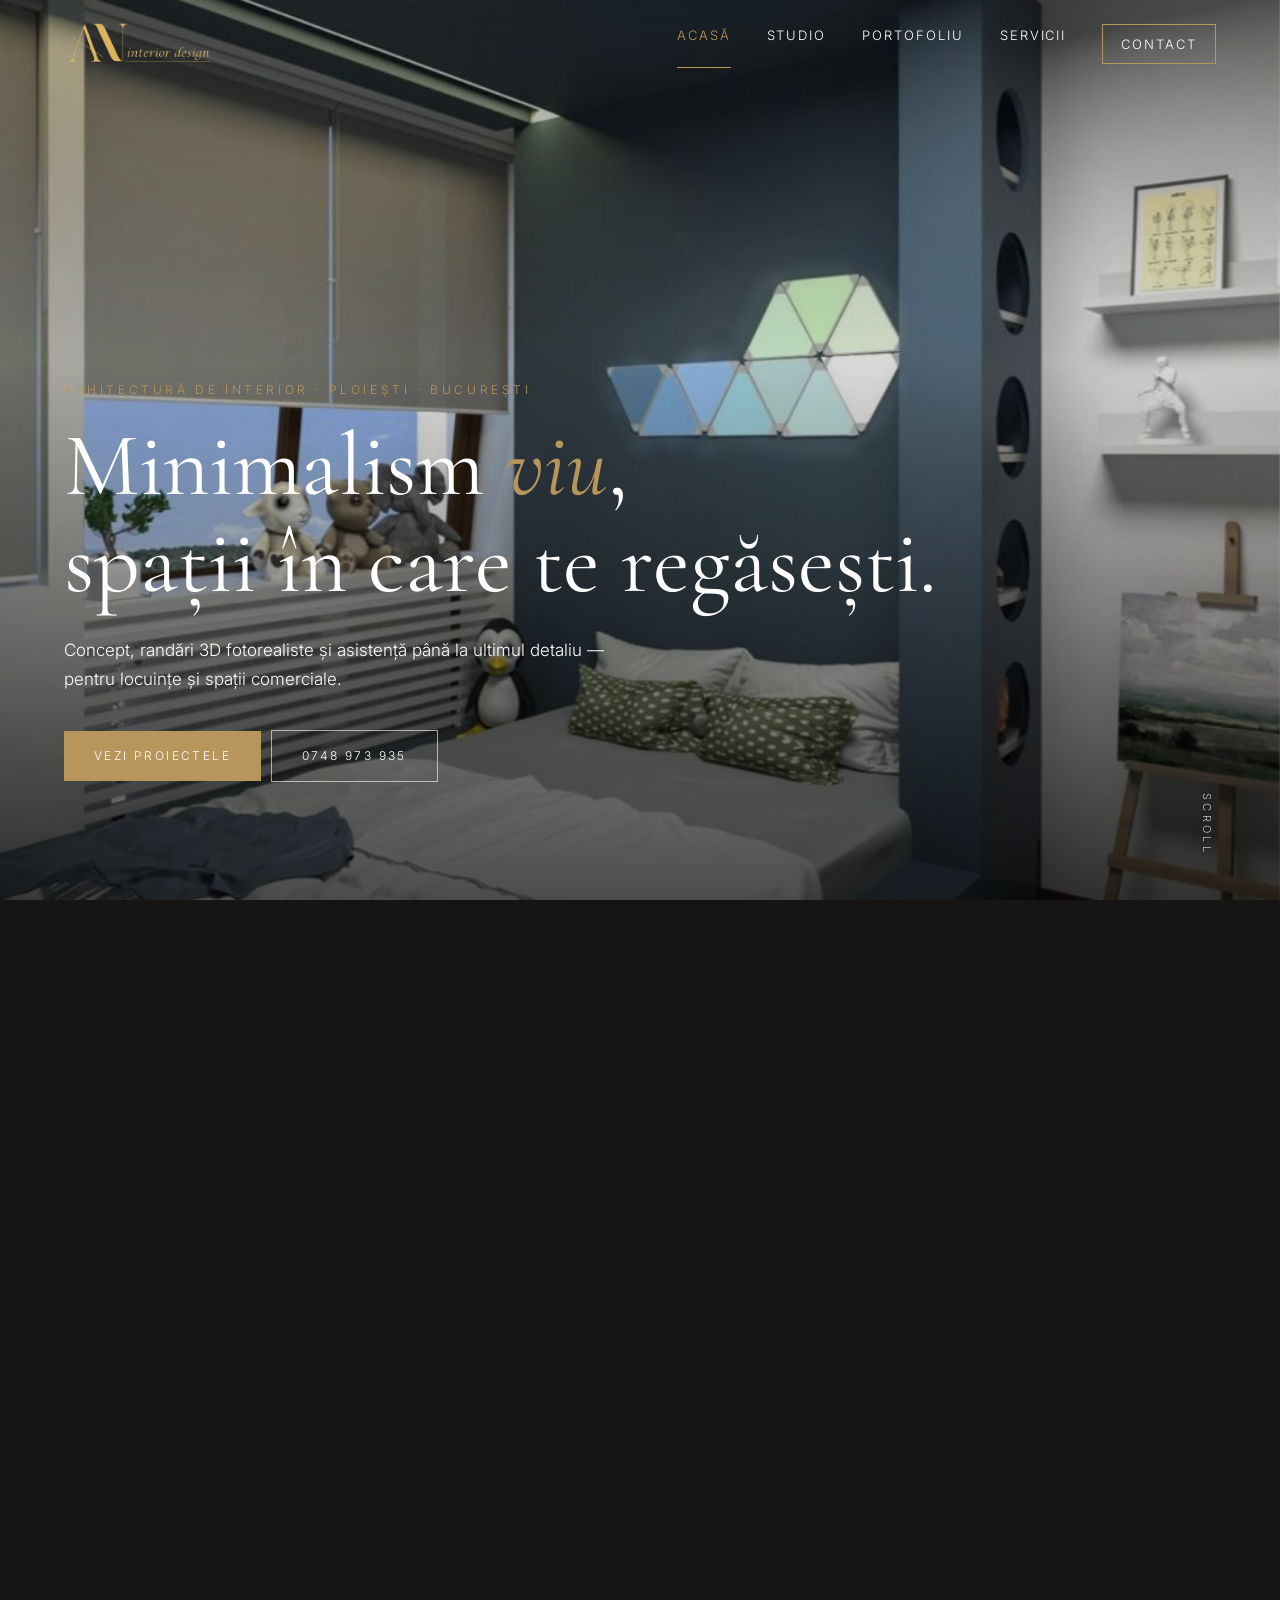
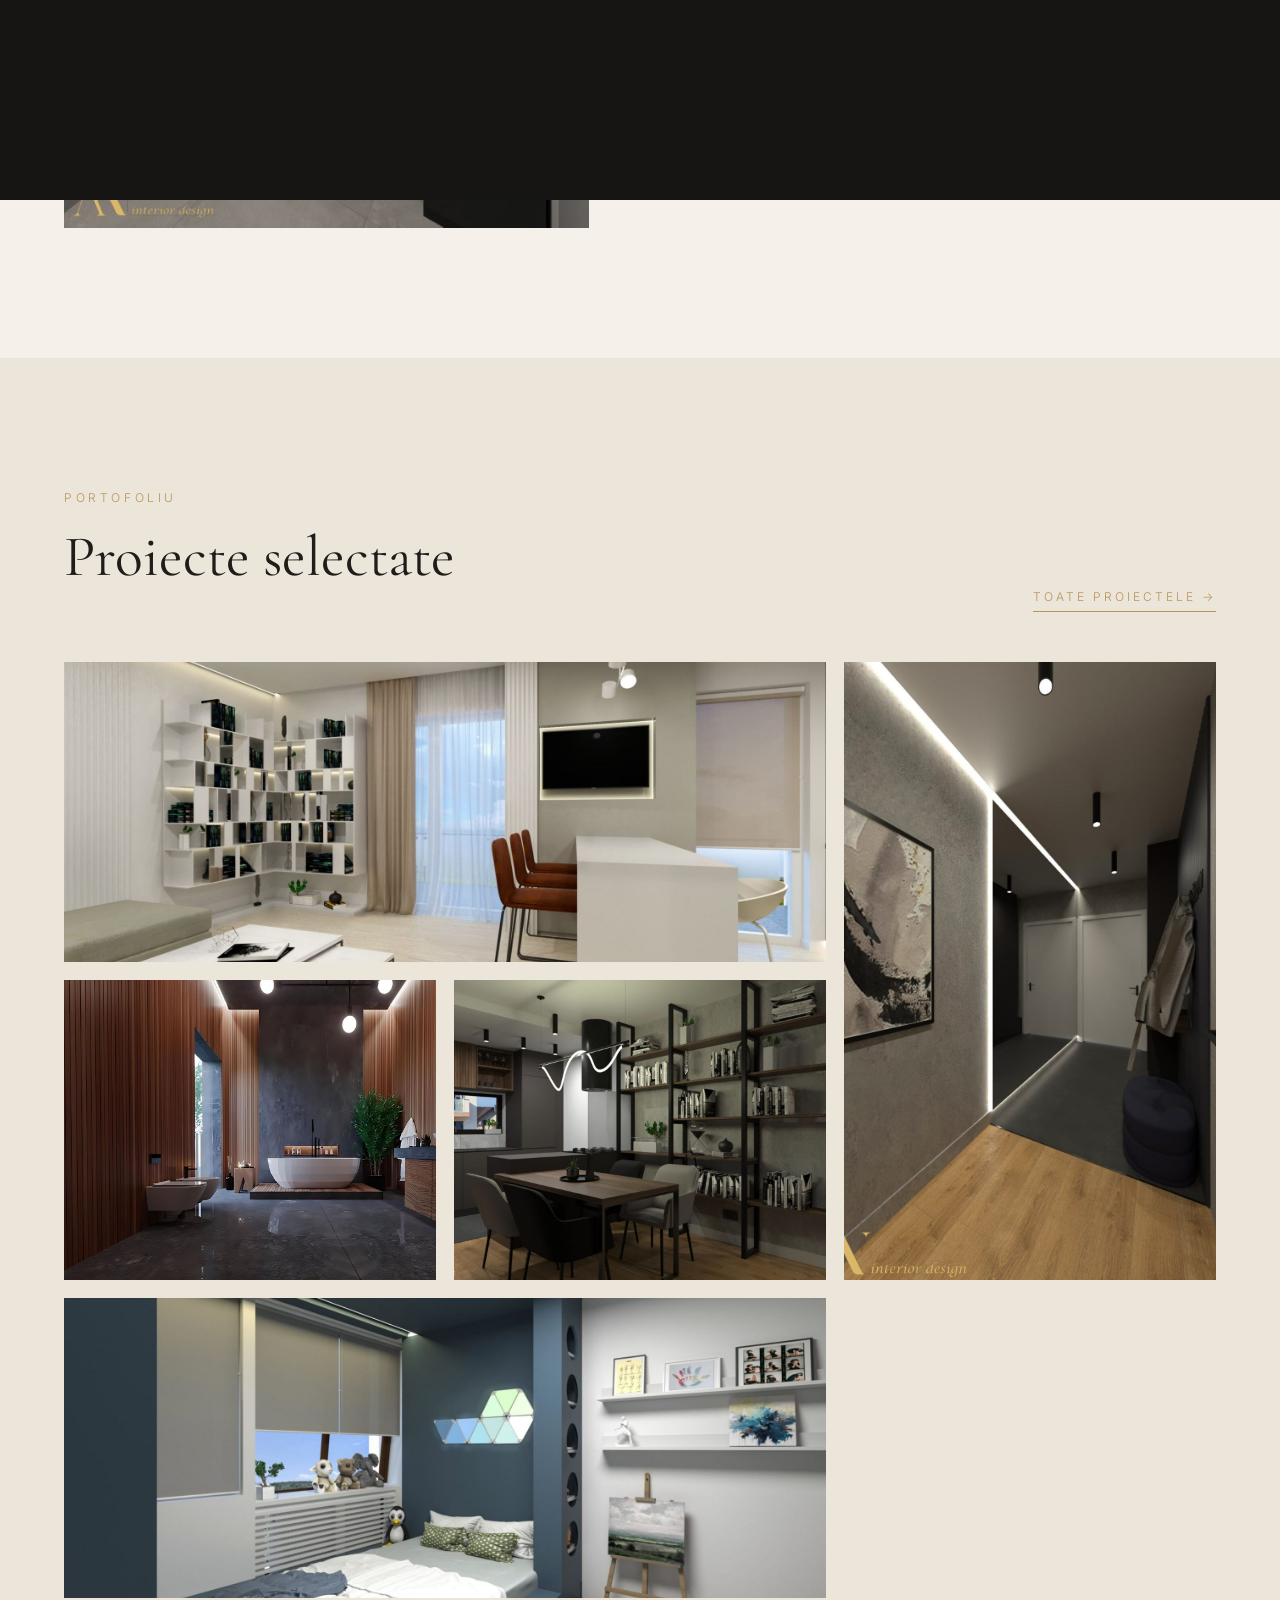
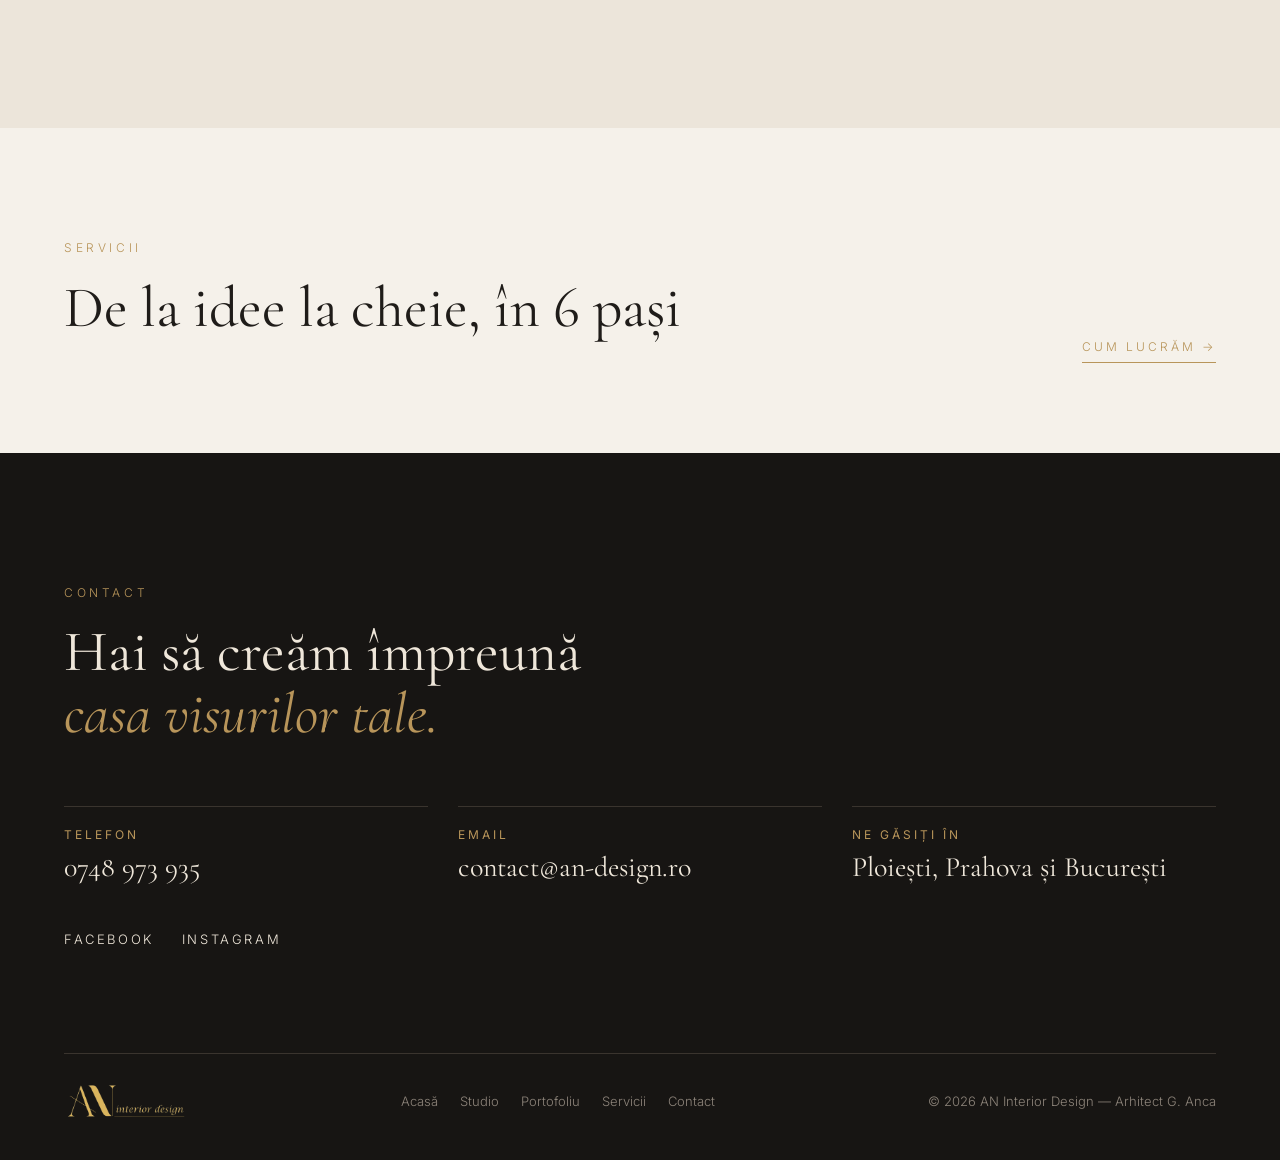
==== commit fc8ec70e: "Cache-bust assets" ====
--- a/index.html
+++ b/index.html
@@ -3,7 +3,7 @@
 <title>Arhitectură de interior în Ploiești & București — AN Interior Design · Arhitect G. Anca</title>
 <meta name="description" content="Studio de arhitectură de interior în Ploiești, Prahova și București. Minimalism viu: proiecte rezidențiale și comerciale.">
 <link rel="preconnect" href="https://fonts.googleapis.com"><link href="https://fonts.googleapis.com/css2?family=Cormorant+Garamond:ital,wght@0,400;0,500;1,400&family=Inter:wght@300;400;500&display=swap" rel="stylesheet">
-<link rel="stylesheet" href="style.css"></head><body class="loading">
+<link rel="stylesheet" href="style.css?v=2"></head><body class="loading">
 <div class="loader"><img src="img/logo.png" alt="AN Interior Design"></div><div class="pt"></div>
 <header class="hdr"><a href="index.html" class="brand"><img src="img/logo.png" alt="AN Interior Design"></a>
 <nav><a href="index.html" class="active" aria-current="page">Acasă</a><a href="despre.html">Studio</a><a href="portofoliu.html">Portofoliu</a><a href="servicii.html">Servicii</a><a href="contact.html" class="cta">Contact</a></nav><button class="burger" aria-label="Meniu"><span></span><span></span></button></header><main>
@@ -26,4 +26,4 @@
 <div class="soc reveal"><a href="#" title="link de confirmat">Facebook</a><a href="#" title="link de confirmat">Instagram</a></div>
 <footer><img src="img/logo.png" alt="AN Interior Design"><div class="fnav"><a href="index.html">Acasă</a><a href="despre.html">Studio</a><a href="portofoliu.html">Portofoliu</a><a href="servicii.html">Servicii</a><a href="contact.html">Contact</a></div><span>© 2026 AN Interior Design — Arhitect G. Anca</span></footer></div></section>
 <div class="lb"><button aria-label="Închide">×</button><button class="pv">‹</button><img alt=""><button class="nx">›</button><p></p></div>
-<script src="main.js"></script></body></html>+<script src="main.js?v=2"></script></body></html>
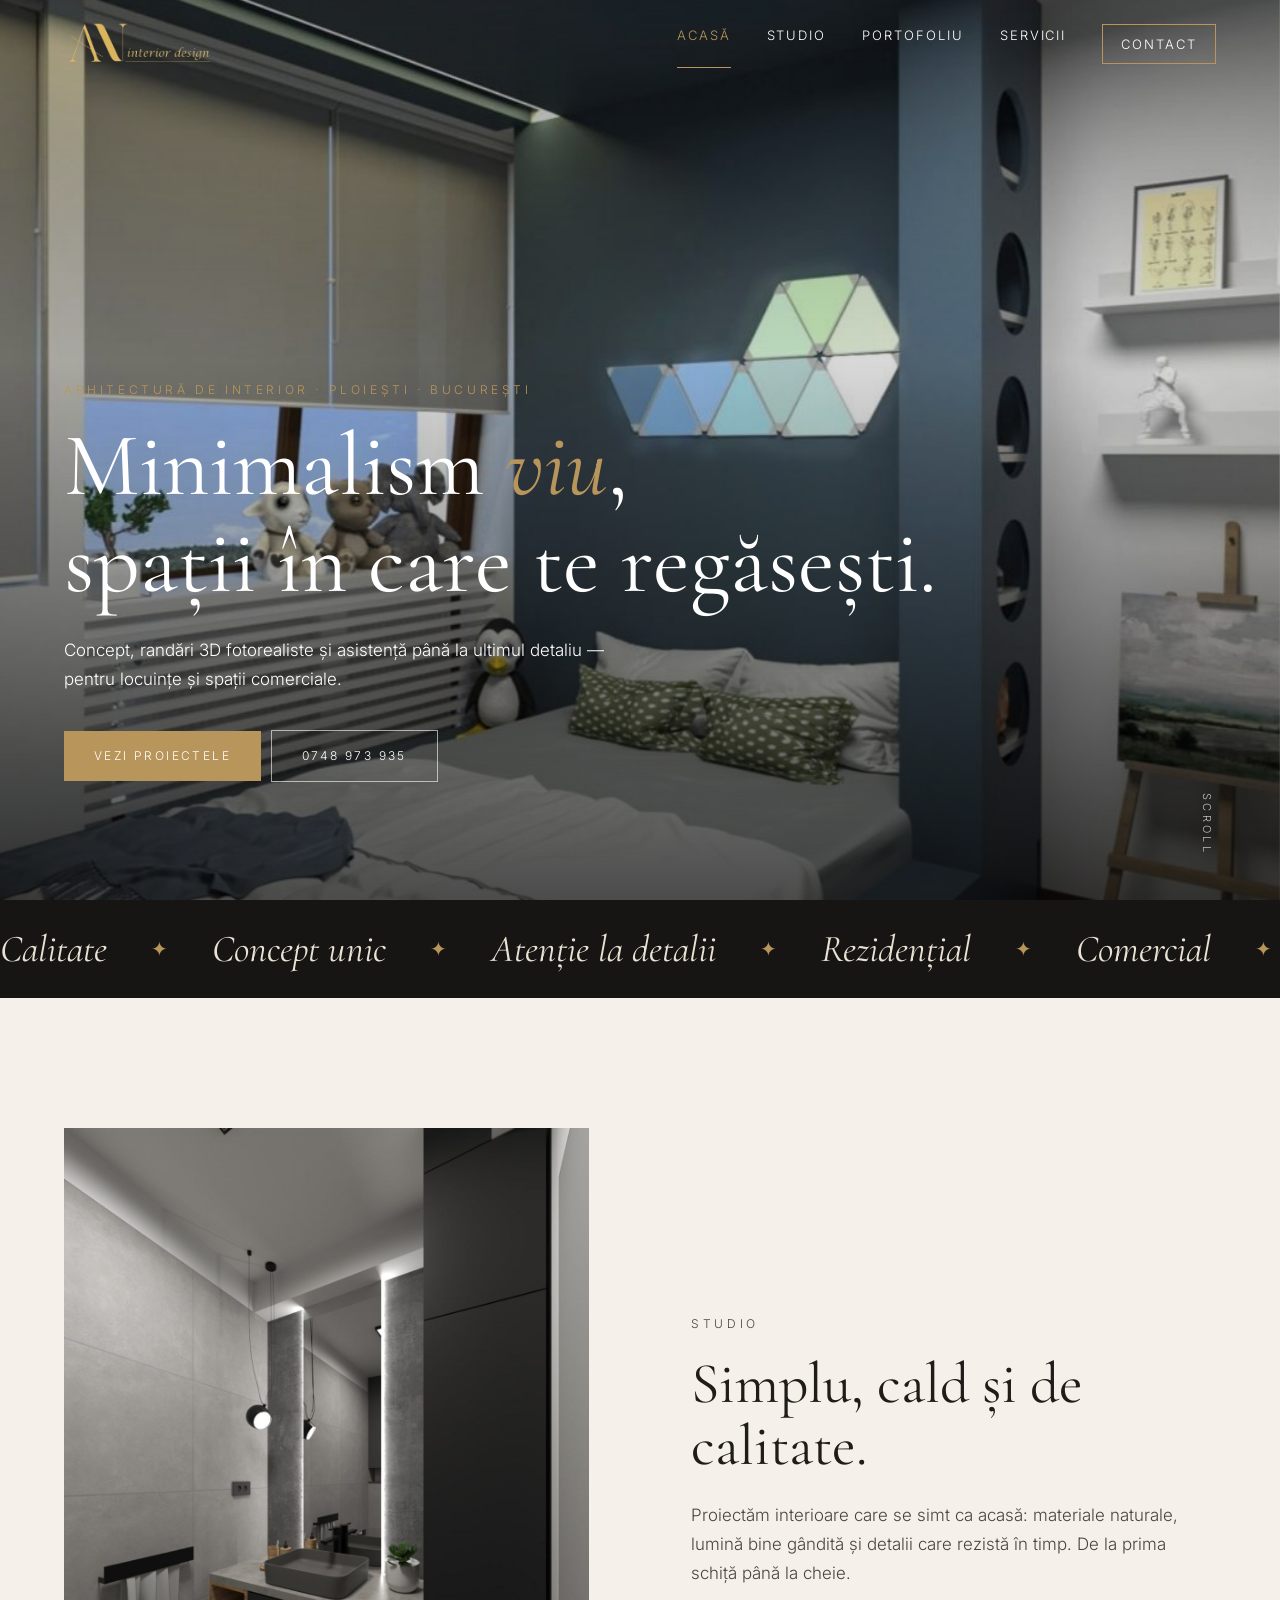
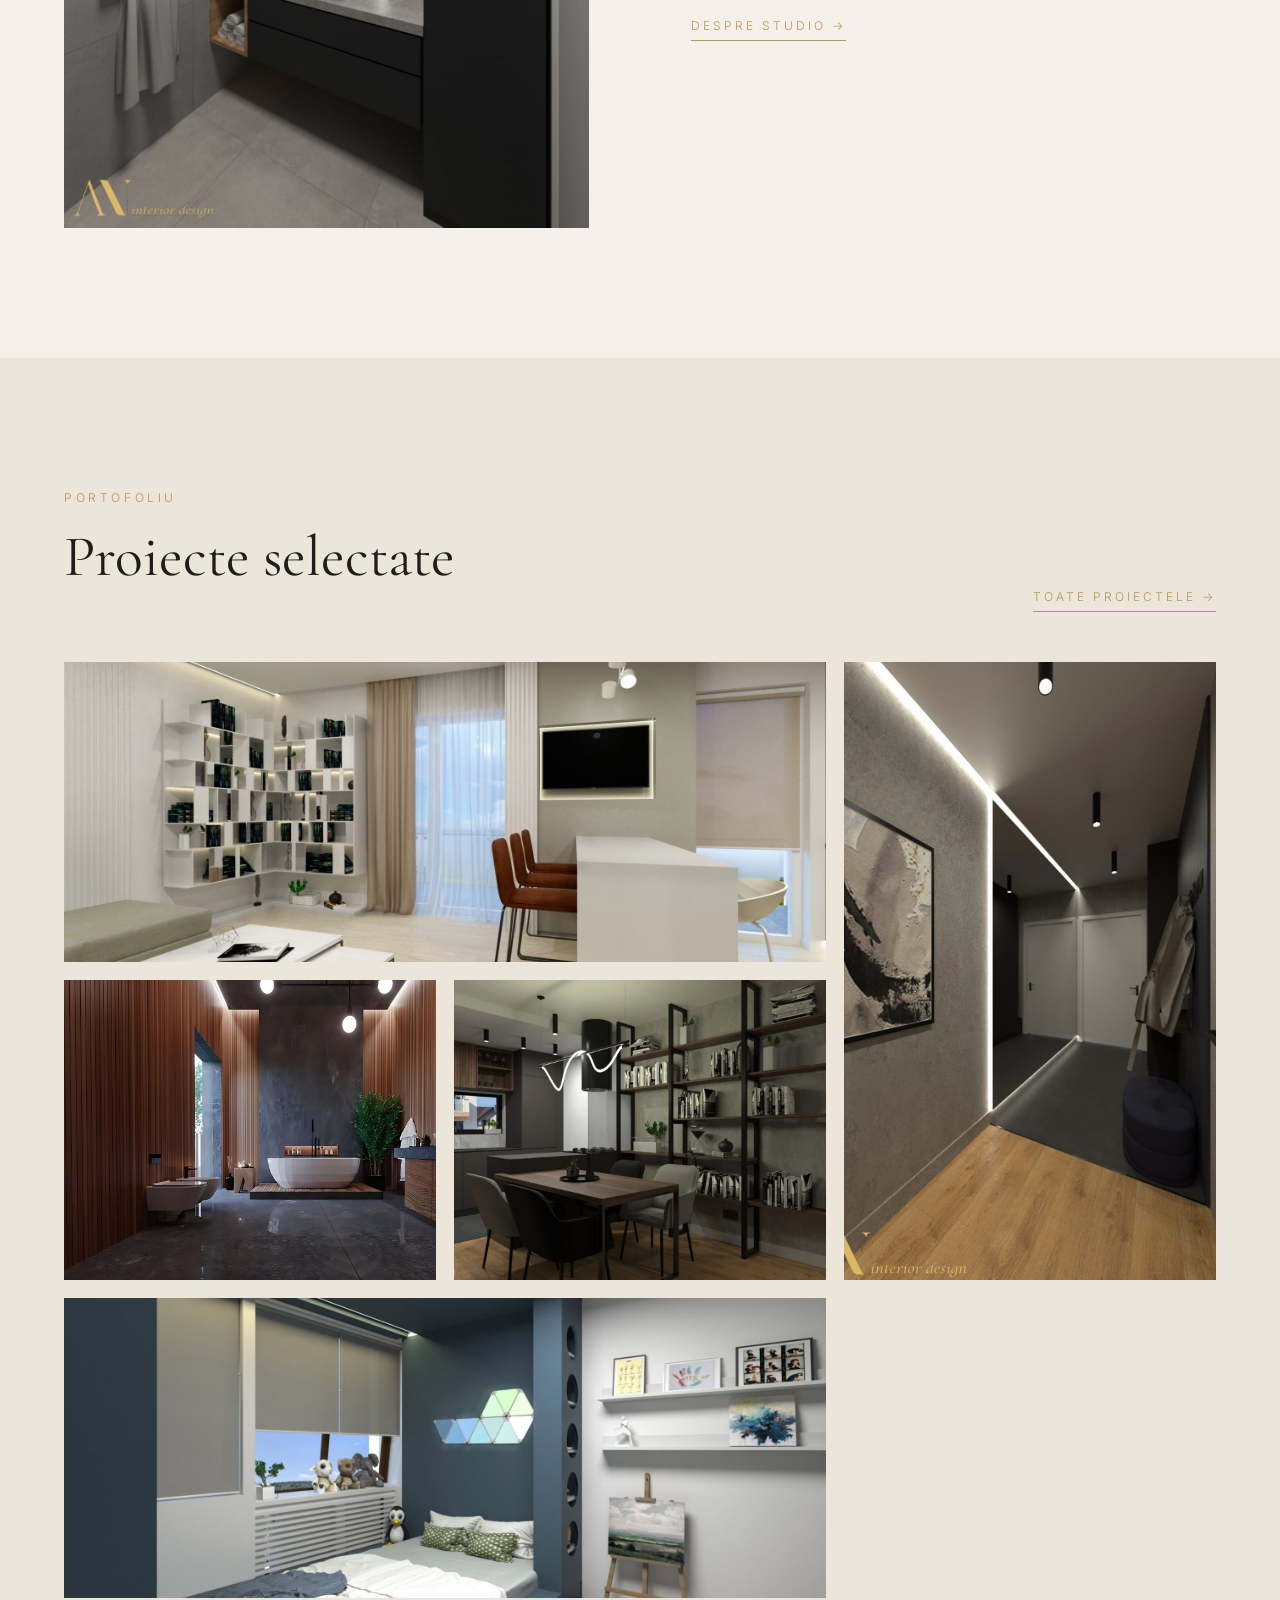
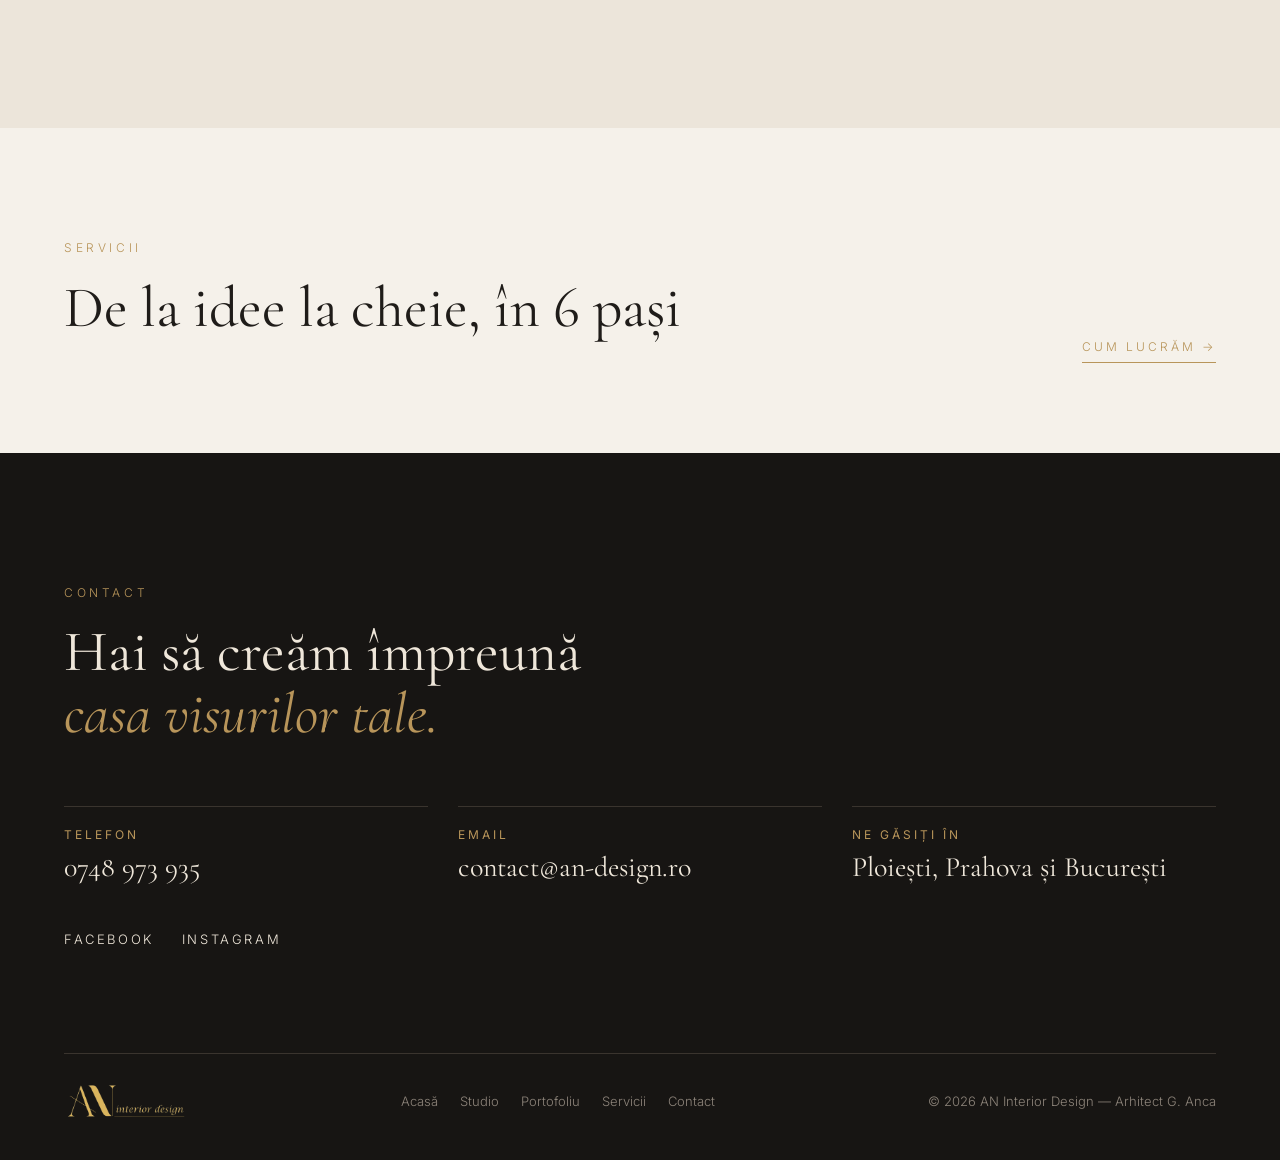
==== commit b55fd452: "Fade page transition overlay" ====
--- a/index.html
+++ b/index.html
@@ -3,7 +3,7 @@
 <title>Arhitectură de interior în Ploiești & București — AN Interior Design · Arhitect G. Anca</title>
 <meta name="description" content="Studio de arhitectură de interior în Ploiești, Prahova și București. Minimalism viu: proiecte rezidențiale și comerciale.">
 <link rel="preconnect" href="https://fonts.googleapis.com"><link href="https://fonts.googleapis.com/css2?family=Cormorant+Garamond:ital,wght@0,400;0,500;1,400&family=Inter:wght@300;400;500&display=swap" rel="stylesheet">
-<link rel="stylesheet" href="style.css?v=2"></head><body class="loading">
+<link rel="stylesheet" href="style.css?v=3"></head><body class="loading">
 <div class="loader"><img src="img/logo.png" alt="AN Interior Design"></div><div class="pt"></div>
 <header class="hdr"><a href="index.html" class="brand"><img src="img/logo.png" alt="AN Interior Design"></a>
 <nav><a href="index.html" class="active" aria-current="page">Acasă</a><a href="despre.html">Studio</a><a href="portofoliu.html">Portofoliu</a><a href="servicii.html">Servicii</a><a href="contact.html" class="cta">Contact</a></nav><button class="burger" aria-label="Meniu"><span></span><span></span></button></header><main>
@@ -26,4 +26,4 @@
 <div class="soc reveal"><a href="#" title="link de confirmat">Facebook</a><a href="#" title="link de confirmat">Instagram</a></div>
 <footer><img src="img/logo.png" alt="AN Interior Design"><div class="fnav"><a href="index.html">Acasă</a><a href="despre.html">Studio</a><a href="portofoliu.html">Portofoliu</a><a href="servicii.html">Servicii</a><a href="contact.html">Contact</a></div><span>© 2026 AN Interior Design — Arhitect G. Anca</span></footer></div></section>
 <div class="lb"><button aria-label="Închide">×</button><button class="pv">‹</button><img alt=""><button class="nx">›</button><p></p></div>
-<script src="main.js?v=2"></script></body></html>+<script src="main.js?v=3"></script></body></html>
--- a/style.css
+++ b/style.css
@@ -36,8 +36,8 @@
 .about,.values,.counters,.cgrid{grid-template-columns:1fr}.values{gap:30px}.counters{grid-template-columns:1fr 1fr}.gallery{grid-template-columns:1fr 1fr;grid-auto-rows:200px}.g.wide{grid-column:span 2}section{padding:90px 0}.steps li{grid-template-columns:70px 1fr}.cgrid{font-size:22px}footer{flex-direction:column;gap:14px}.brand img{height:34px}}
 @media(prefers-reduced-motion:reduce){*{animation:none!important;transition:none!important}.reveal{opacity:1;transform:none}}
 /* multi-page */
-.pt{position:fixed;inset:0;background:var(--dark);z-index:98;pointer-events:none;transform:translateY(100%);transition:transform .6s cubic-bezier(.8,0,.2,1)}
-body.leaving .pt{transform:none}body.leaving main{opacity:0;transform:translateY(-20px);transition:.5s}
+.pt{position:fixed;inset:0;background:var(--dark);z-index:98;pointer-events:none;opacity:0;visibility:hidden;transition:opacity .5s ease,visibility 0s .5s}
+body.leaving .pt{opacity:1;visibility:visible;transition:opacity .5s ease}body.leaving main{opacity:0;transform:translateY(-20px);transition:.5s}
 main{animation:pin .9s cubic-bezier(.2,.7,.2,1) both .3s}@keyframes pin{from{opacity:0;transform:translateY(24px)}}
 nav a.active:after{width:100%}nav a.active{color:var(--gold)}nav a.cta.active{background:var(--gold);color:#fff}
 .hero.inner{height:62vh;min-height:440px}.hero.inner .hero-in{padding-bottom:9vh}
